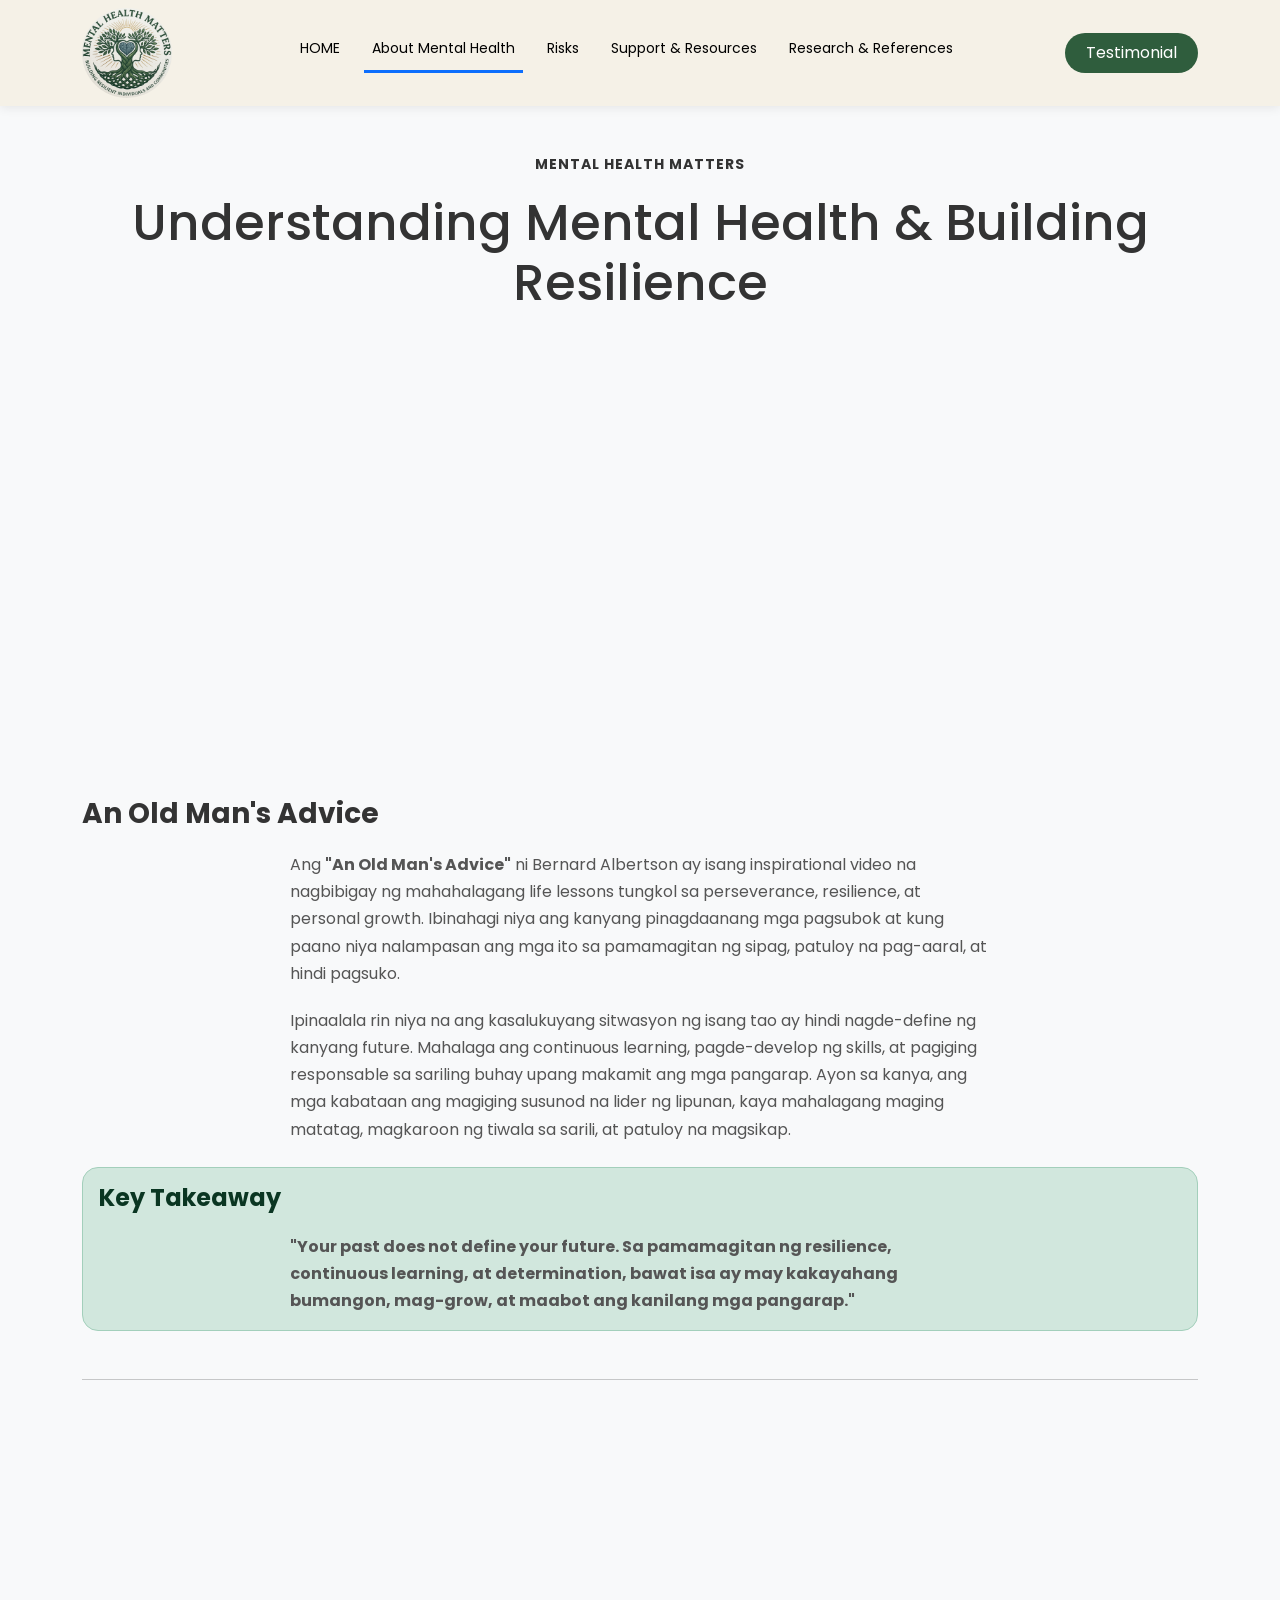
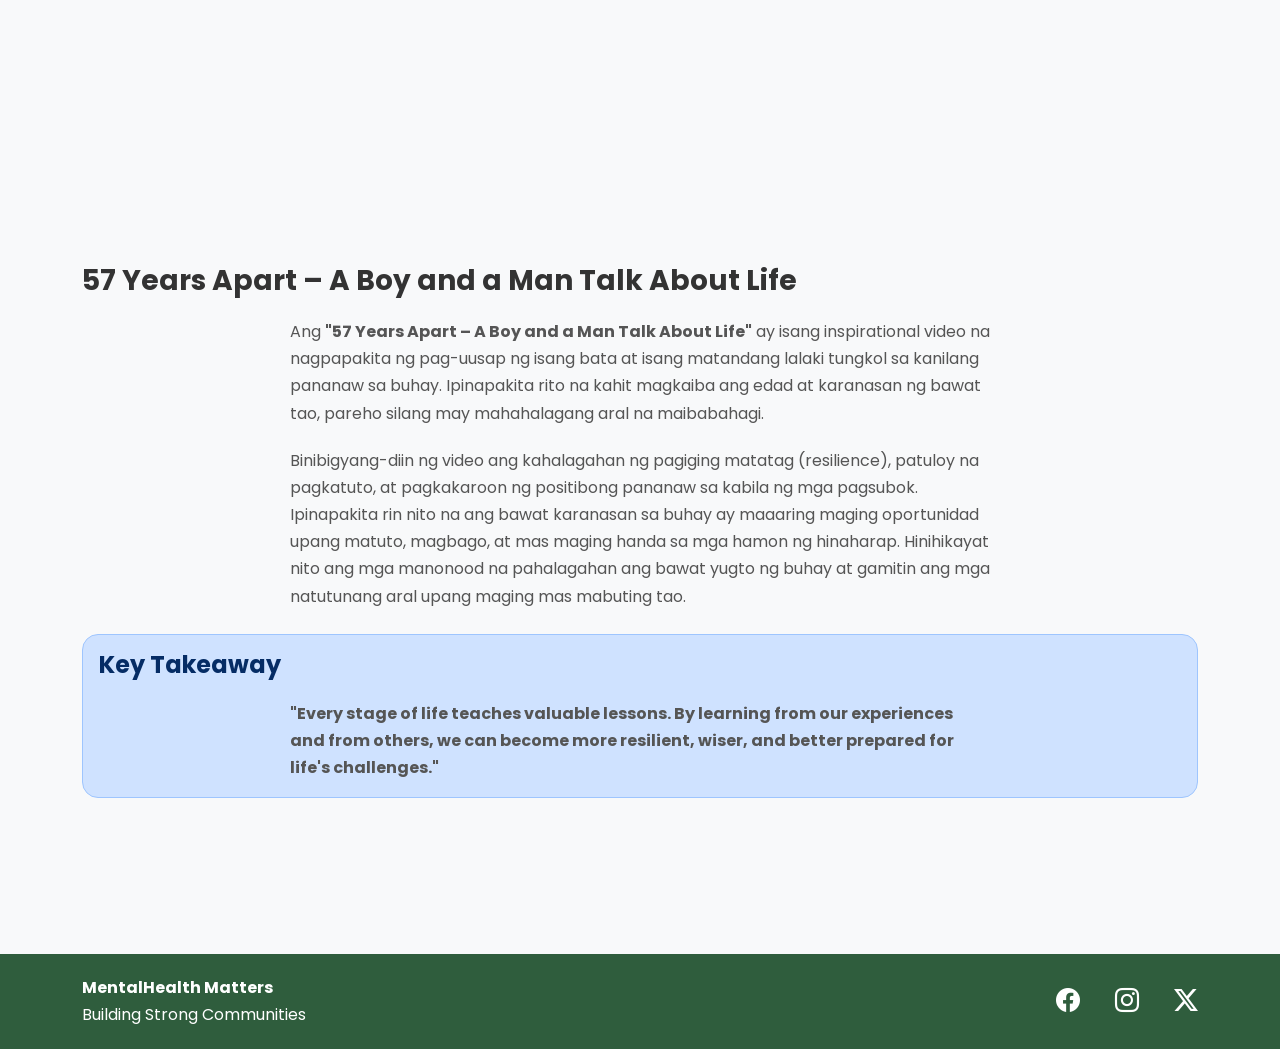
==== about.html @ 643b6e99 "Add files via upload" ====
<!doctype html>
<html lang="en">
  <head>
    <meta charset="UTF-8" />
    <meta name="viewport" content="width=device-width, initial-scale=1" />
    <title>Mental Health Matters</title>
    <link rel="stylesheet" href="css/bootstrap.min.css" />
    <!-- Google Font -->
    <link
      href="https://fonts.googleapis.com/css2?family=Poppins:wght@300;400;500;600;700;800&display=swap"
      rel="stylesheet"
    />
    <link
      href="https://cdn.jsdelivr.net/npm/bootstrap-icons@1.11.3/font/bootstrap-icons.css"
      rel="stylesheet"
    />
    <!-- Custom CSS -->
    <link rel="stylesheet" href="css/style.css" />
  </head>

  <body>
    <!-- NAVBAR -->

    <nav class="navbar navbar-expand-lg">
      <div class="container">
        <a class="navbar-brand" href="#">
          <img src="/images/logo.png" class="logo img-fluid" alt="Logo" />
        </a>

        <button
          class="navbar-toggler"
          type="button"
          data-bs-toggle="offcanvas"
          data-bs-target="#mobileMenu"
        >
          <span class="navbar-toggler-icon"></span>
        </button>

        <div class="collapse navbar-collapse justify-content-center">
          <ul class="navbar-nav">
            <li class="nav-item">
              <a class="nav-link " href="index.html">HOME</a>
            </li>

            <li class="nav-item">
              <a class="nav-link active" href="#">About Mental Health</a>
            </li>
              <li class="nav-item mb-2">
            <a class="nav-link" href="risks.html">Risks</a>
          </li>

            <li class="nav-item">
              <a class="nav-link" href="resources.html">Support & Resources</a>
            </li>

            <li class="nav-item">
              <a class="nav-link" href="research.html">Research & References</a>
            </li>
          </ul>
        </div>

        <a href="testimonial.html" class="btn btn-login d-none d-lg-inline"> Testimonial </a>
      </div>
    </nav>

    <!-- OFFCANVAS -->

    <div class="offcanvas offcanvas-start" id="mobileMenu">
      <div class="offcanvas-header">
        <h5>Menu</h5>

        <button class="btn-close" data-bs-dismiss="offcanvas"></button>
      </div>

      <div class="offcanvas-body">
        <ul class="navbar-nav">
          <li class="nav-item mb-2">
            <a class="nav-link" href="index.html">Home</a>
          </li>

          <li class="nav-item mb-2">
            <a class="nav-link active" href="about.html">About Mental Health</a>
          </li>
  <li class="nav-item mb-2">
            <a class="nav-link" href="risks.html">Risks</a>
          </li>
         <li class="nav-item">
              <a class="nav-link" href="resources.html">Support & Resources</a>
            </li>

          <li class="nav-item mb-2">
            <a class="nav-link" href="research.html">Research & References</a>
          </li>
         
          <a href="testimonial.html" class="btn btn-success rounded-pill"> Testimonial </a>
        </ul>
      </div>
    </div>

  <section class="hero">
  <div class="container">

    <small>MENTAL HEALTH MATTERS</small>

    <h1 class="mt-3">
      Understanding Mental Health & Building Resilience
    </h1>

    <!-- Video 1 -->
    <div class="video-box mt-5">
      <iframe
        width="560"
        height="315"
        src="https://www.youtube.com/embed/9fvETktnaRw"
        title="An Old Man's Advice"
        frameborder="0"
        allow="accelerometer; autoplay; clipboard-write; encrypted-media; gyroscope; picture-in-picture; web-share"
        allowfullscreen>
      </iframe>
    </div>

    <div class="mt-5 text-start">
      <h3 class="fw-bold">An Old Man's Advice</h3>

      <p>
        Ang <strong>"An Old Man's Advice"</strong> ni Bernard Albertson ay isang
        inspirational video na nagbibigay ng mahahalagang life lessons tungkol
        sa perseverance, resilience, at personal growth. Ibinahagi niya ang
        kanyang pinagdaanang mga pagsubok at kung paano niya nalampasan ang mga
        ito sa pamamagitan ng sipag, patuloy na pag-aaral, at hindi pagsuko.
      </p>

      <p>
        Ipinaalala rin niya na ang kasalukuyang sitwasyon ng isang tao ay hindi
        nagde-define ng kanyang future. Mahalaga ang continuous learning,
        pagde-develop ng skills, at pagiging responsable sa sariling buhay upang
        makamit ang mga pangarap. Ayon sa kanya, ang mga kabataan ang magiging
        susunod na lider ng lipunan, kaya mahalagang maging matatag, magkaroon
        ng tiwala sa sarili, at patuloy na magsikap.
      </p>

      <div class="alert alert-success rounded-4 mt-4">
        <h4 class="fw-bold">Key Takeaway</h4>

        <p class="mb-0">
          <strong>
            "Your past does not define your future. Sa pamamagitan ng
            resilience, continuous learning, at determination, bawat isa ay may
            kakayahang bumangon, mag-grow, at maabot ang kanilang mga
            pangarap."
          </strong>
        </p>
      </div>
    </div>

    <hr class="my-5">

    <!-- Video 2 -->
    <div class="video-box">
      <iframe
        width="560"
        height="315"
        src="https://www.youtube.com/embed/BqSxjmvXzzY"
        title="57 Years Apart – A Boy and a Man Talk About Life"
        frameborder="0"
        allow="accelerometer; autoplay; clipboard-write; encrypted-media; gyroscope; picture-in-picture; web-share"
        allowfullscreen>
      </iframe>
    </div>

    <div class="mt-5 text-start">
      <h3 class="fw-bold">
        57 Years Apart – A Boy and a Man Talk About Life
      </h3>

      <p>
        Ang <strong>"57 Years Apart – A Boy and a Man Talk About Life"</strong>
        ay isang inspirational video na nagpapakita ng pag-uusap ng isang bata
        at isang matandang lalaki tungkol sa kanilang pananaw sa buhay.
        Ipinapakita rito na kahit magkaiba ang edad at karanasan ng bawat tao,
        pareho silang may mahahalagang aral na maibabahagi.
      </p>

      <p>
        Binibigyang-diin ng video ang kahalagahan ng pagiging matatag
        (resilience), patuloy na pagkatuto, at pagkakaroon ng positibong
        pananaw sa kabila ng mga pagsubok. Ipinapakita rin nito na ang bawat
        karanasan sa buhay ay maaaring maging oportunidad upang matuto,
        magbago, at mas maging handa sa mga hamon ng hinaharap. Hinihikayat
        nito ang mga manonood na pahalagahan ang bawat yugto ng buhay at
        gamitin ang mga natutunang aral upang maging mas mabuting tao.
      </p>

      <div class="alert alert-primary rounded-4 mt-4">
        <h4 class="fw-bold">Key Takeaway</h4>

        <p class="mb-0">
          <strong>
            "Every stage of life teaches valuable lessons. By learning from our
            experiences and from others, we can become more resilient, wiser,
            and better prepared for life's challenges."
          </strong>
        </p>
      </div>
    </div>

  </div>
</section>
    <!-- FOOTER -->

    <footer>
      <div class="container">
        <div class="row align-items-center">
          <div class="col-md-6">
            <strong>MentalHealth Matters</strong><br />
            Building Strong Communities
          </div>

          <div class="col-md-6 text-md-end social">
            <a href="#" class="me-3 text-decoration-none" aria-label="Facebook">
              <i class="bi bi-facebook fs-4"></i>
            </a>
            <a
              href="#"
              class="me-3 text-decoration-none"
              aria-label="Instagram"
            >
              <i class="bi bi-instagram fs-4"></i>
            </a>
            <a href="#" class="text-decoration-none" aria-label="Twitter (X)">
              <i class="bi bi-twitter-x fs-4"></i>
            </a>
          </div>
        </div>
      </div>
    </footer>

    <script src="js/bootstrap.bundle.min.js"></script>
</html>
---- css/style.css ----
/* ==========================
   GLOBAL FIXES
========================== */

*,
*::before,
*::after {
  box-sizing: border-box;
}

html,
body {
  overflow-x: hidden;
  width: 100%;
}

img {
  max-width: 100%;
  height: auto;
  display: block;
}

/* body {
  font-family: "Poppins", sans-serif;
  background: #f8f9fa;
  color: #333;
  line-height: 1.7;
} */

/* .navbar {
  background: #f5f1e7;
} */

body {
  font-family: "Poppins", sans-serif;
  background: #f8f9fa;
  color: #333;
  line-height: 1.7;
  padding-top: 90px; /* Prevents content from hiding behind the navbar */
}

.navbar {
  position: fixed;
  top: 0;
  left: 0;
  width: 100%;
  background: #f5f1e7;
  z-index: 1050;
  box-shadow: 0 2px 10px rgba(0, 0, 0, 0.08);
  transition: all 0.3s ease;
}

.logo {
  width: 55px;
  height: 55px;
  border-radius: 50%;
}

.nav-link {
  font-size: 14px;
  color: #222;
  margin: 0 8px;
}

.btn-login {
  border-radius: 30px;
  padding: 7px 20px;
  background: #2f5d3d;
  color: #fff;
}

.hero {
  padding: 60px 0;
  text-align: center;
}

.hero small {
  font-weight: bold;
  letter-spacing: 1px;
}

.hero h1 {
  font-size: 50px;
  line-height: 1.2;
}

.video-box {
  max-width: 700px;
  margin: auto;
}

.video-box iframe {
  width: 100%;
  height: 380px;
  border-radius: 10px;
}

.hero p {
  max-width: 700px;
  margin: auto;
  margin-top: 20px;
  color: #555;
}

.btn-start {
  margin-top: 25px;
  border-radius: 30px;
  padding: 12px 35px;
  background: #2f5d3d;
  color: #fff;
  font-weight: bold;
}

footer {
  background: #2f5d3d;
  color: white;
  padding: 20px 0;
  margin-top: 80px;
}

.social a {
  color: white;
  text-decoration: none;
  margin-left: 15px;
}

@media (max-width: 768px) {
  .hero h1 {
    font-size: 32px;
  }

  .video-box iframe {
    height: 220px;
  }
}

.logo {
  width: 90px; /* Desktop size */
  height: auto;
}

.navbar-brand {
  padding: 0;
}

/* Tablet */
@media (max-width: 992px) {
  .logo {
    width: 75px;
  }
}

/* Mobile */
@media (max-width: 576px) {
  .logo {
    width: 60px;
  }
}
.navbar-nav .nav-link {
  position: relative;
  color: #000;
  padding: 10px 20px;
}

.navbar-nav .nav-link.active::after {
  content: "";
  position: absolute;
  left: 0;
  bottom: -2px;
  width: 100%;
  height: 3px;
  background-color: #0d6efd; /* Bootstrap blue */
}
.navbar-nav .nav-link:hover::after,
.navbar-nav .nav-link.active::after {
  content: "";
  position: absolute;
  left: 0;
  bottom: -2px;
  width: 100%;
  height: 3px;
  background-color: #0d6efd;
}
/* Floating Button */
.floating-testimonial {
  position: fixed;
  top: 50%;
  right: 25px;
  transform: translateY(-50%);
  width: 65px;
  height: 65px;
  border-radius: 50%;
  border: none;
  background: #198754;
  color: #fff;
  display: flex;
  align-items: center;
  justify-content: center;
  text-decoration: none;
  cursor: pointer;
  box-shadow: 0 8px 20px rgba(0, 0, 0, 0.25);
  z-index: 1080;
  transition: all 0.3s ease;
  animation: pulse 2s infinite;
}

.floating-testimonial:hover {
  background: #157347;
  transform: translateY(-50%) scale(1.1);
  color: #fff;
}

/* Pulse Animation */
@keyframes pulse {
  0% {
    box-shadow: 0 0 0 0 rgba(25, 135, 84, 0.5);
  }
  70% {
    box-shadow: 0 0 0 15px rgba(25, 135, 84, 0);
  }
  100% {
    box-shadow: 0 0 0 0 rgba(25, 135, 84, 0);
  }
}

/* Tablet */
@media (max-width: 768px) {
  .floating-testimonial {
    width: 55px;
    height: 55px;
    right: 15px;
  }

  .floating-testimonial i {
    font-size: 20px;
  }
}

/* Mobile */
@media (max-width: 576px) {
  .floating-testimonial {
    width: 50px;
    height: 50px;
    right: 10px;
  }

  .floating-testimonial i {
    font-size: 18px;
  }
}
.construction {
  min-height: 70vh;
  display: flex;
  align-items: center;
  background: linear-gradient(135deg, #f8fffc, #eef9f2);
}

.construction-img {
  animation: float 3s ease-in-out infinite;
}

@keyframes float {
  0% {
    transform: translateY(0);
  }

  50% {
    transform: translateY(-12px);
  }

  100% {
    transform: translateY(0);
  }
}

/* ==============================
   RESILIENCE SECTION
================================ */

.resilience {
  background: #fff;
  padding: 90px 0;
}

.section-subtitle {
  color: #2f5d3d;
  font-weight: 600;
  letter-spacing: 2px;
}

.section-title {
  font-size: 42px;
  font-weight: 700;
  color: #222;
  margin-bottom: 30px;
}

.resilience h5 {
  color: #2f5d3d;
}

.resilience p {
  color: #555;
  text-align: justify;
}

.feature-card {
  text-align: center;
  padding: 25px 15px;
  transition: 0.3s;
}

.feature-card:hover {
  transform: translateY(-8px);
}

.feature-icon {
  width: 85px;
  height: 85px;
  background: #dbe7de;
  border-radius: 50%;
  margin: auto;
  display: flex;
  justify-content: center;
  align-items: center;
}

.feature-icon i {
  font-size: 34px;
  color: #2f5d3d;
}

.feature-card h6 {
  margin-top: 15px;
  font-weight: 600;
}

/* Mobile */

@media (max-width: 768px) {
  .section-title {
    font-size: 32px;
  }

  .feature-icon {
    width: 70px;
    height: 70px;
  }

  .feature-icon i {
    font-size: 28px;
  }

  .feature-card {
    margin-bottom: 20px;
  }
}

/* ===========================
   RISK SECTION
=========================== */

.risk-section {
  background: #f8fbf8;
  padding: 90px 0;
}

.section-heading {
  color: #2f5d3d;
  font-weight: 700;
  font-size: 24px;
}

.risk-card {
  background: #fff;
  border-radius: 12px;
  padding: 25px;
  height: 100%;

  border: 1px solid #e7e7e7;

  transition: 0.3s;
}

.risk-card:hover {
  transform: translateY(-8px);

  box-shadow: 0 12px 30px rgba(0, 0, 0, 0.08);
}

.risk-icon {
  width: 60px;
  height: 60px;

  border-radius: 50%;

  background: #dbe7de;

  display: flex;
  justify-content: center;
  align-items: center;

  margin-bottom: 18px;
}

.risk-icon i {
  font-size: 28px;

  color: #2f5d3d;
}

.risk-card h5 {
  color: #2f5d3d;

  font-weight: 700;
}

.risk-card p {
  color: #666;

  margin-bottom: 0;

  text-align: justify;
}

@media (max-width: 768px) {
  .section-heading {
    font-size: 22px;
  }

  .risk-card {
    padding: 20px;
  }
}

/*=========================
 COMMUNITY SECTION
==========================*/

.community-section {
  background: #ffffff;
  padding: 90px 0;
}

.resource-card {
  background: #fff;

  border: 1px solid #e4e4e4;

  border-radius: 12px;

  padding: 25px;

  height: 100%;

  transition: 0.3s;

  display: flex;

  flex-direction: column;
}

.resource-card:hover {
  transform: translateY(-8px);

  box-shadow: 0 15px 30px rgba(0, 0, 0, 0.08);
}

.resource-icon {
  width: 65px;

  height: 65px;

  border-radius: 50%;

  background: #dbe7de;

  display: flex;

  justify-content: center;

  align-items: center;

  margin-bottom: 18px;
}

.resource-icon i {
  font-size: 28px;

  color: #2f5d3d;
}

.resource-card h5 {
  color: #2f5d3d;

  font-weight: 700;
}

.resource-card p {
  color: #666;

  flex-grow: 1;

  text-align: justify;
}

.btn-resource {
  align-self: flex-start;

  background: #2f5d3d;

  color: #fff;

  border-radius: 30px;

  padding: 8px 22px;

  font-size: 14px;
}

.btn-resource:hover {
  background: #234a30;

  color: #fff;
}

.map-card {
  padding: 0;

  overflow: hidden;
}

.map-card iframe {
  width: 100%;

  height: 100%;

  min-height: 280px;

  border: 0;
}

@media (max-width: 768px) {
  .resource-card {
    padding: 20px;
  }

  .map-card iframe {
    min-height: 250px;
  }
}

/*=========================
 RESEARCH PAGE
==========================*/

.research-section {
  background: #f6f2e8;
  padding: 90px 0;
}

.research-title {
  font-size: 42px;
  font-weight: 700;
  color: #222;
  margin-top: 10px;
  margin-bottom: 15px;
}

.research-box {
  background: #fff;

  border: 1px solid #ddd;

  border-radius: 12px;

  padding: 30px;

  height: 100%;

  transition: 0.3s;

  overflow: hidden;
}

.research-box:hover {
  transform: translateY(-6px);

  box-shadow: 0 15px 30px rgba(0, 0, 0, 0.08);

  border-color: #2f5d3d;
}

.research-box h5 {
  color: #2f5d3d;

  font-weight: 700;
}

.research-box p {
  color: #666;

  text-align: justify;
}

.doc-icons {
  display: flex;

  gap: 15px;

  margin: 20px 0;
}

.doc-icons i {
  font-size: 32px;

  color: #2f5d3d;
}

.btn-research {
  background: #2f5d3d;

  color: #fff;

  border-radius: 30px;

  padding: 10px 25px;
}

.btn-research:hover {
  background: #234a30;

  color: #fff;
}

.reference-list {
  margin: 0;

  padding-left: 18px;
}

.reference-list li {
  margin-bottom: 10px;
}

/* Expert Cards */

.expert {
  background: #fff;

  border-radius: 12px;

  padding: 30px 20px;

  text-align: center;

  height: 100%;

  box-shadow: 0 8px 20px rgba(0, 0, 0, 0.08);

  transition: 0.3s;
}

.expert:hover {
  transform: translateY(-6px);
}

.expert img {
  width: 140px;

  height: 140px;

  margin: 0 auto 20px;

  border-radius: 50%;

  object-fit: cover;

  border: 5px solid #dbe7de;
}

.expert h6 {
  color: #2f5d3d;

  font-size: 20px;

  font-weight: 700;

  margin-bottom: 5px;
}

.expert small {
  color: #777;

  font-size: 15px;
}

@media (max-width: 992px) {
  .expert {
    margin-bottom: 30px;
  }
}

@media (max-width: 768px) {
  .research-title {
    font-size: 30px;
  }

  .research-box {
    padding: 22px;
  }

  .expert img {
    width: 120px;

    height: 120px;
  }
}
.hero .card {
  transition: 0.35s ease;
  background: #fff;
}

.hero .card:hover {
  transform: translateY(-8px);
  box-shadow: 0 18px 40px rgba(0, 0, 0, 0.18) !important;
}

.hero iframe {
  border: 0;
}

.hero .card-body {
  padding: 25px;
}

.hero .card h4 {
  color: #1b5e20;
  margin-bottom: 15px;
}
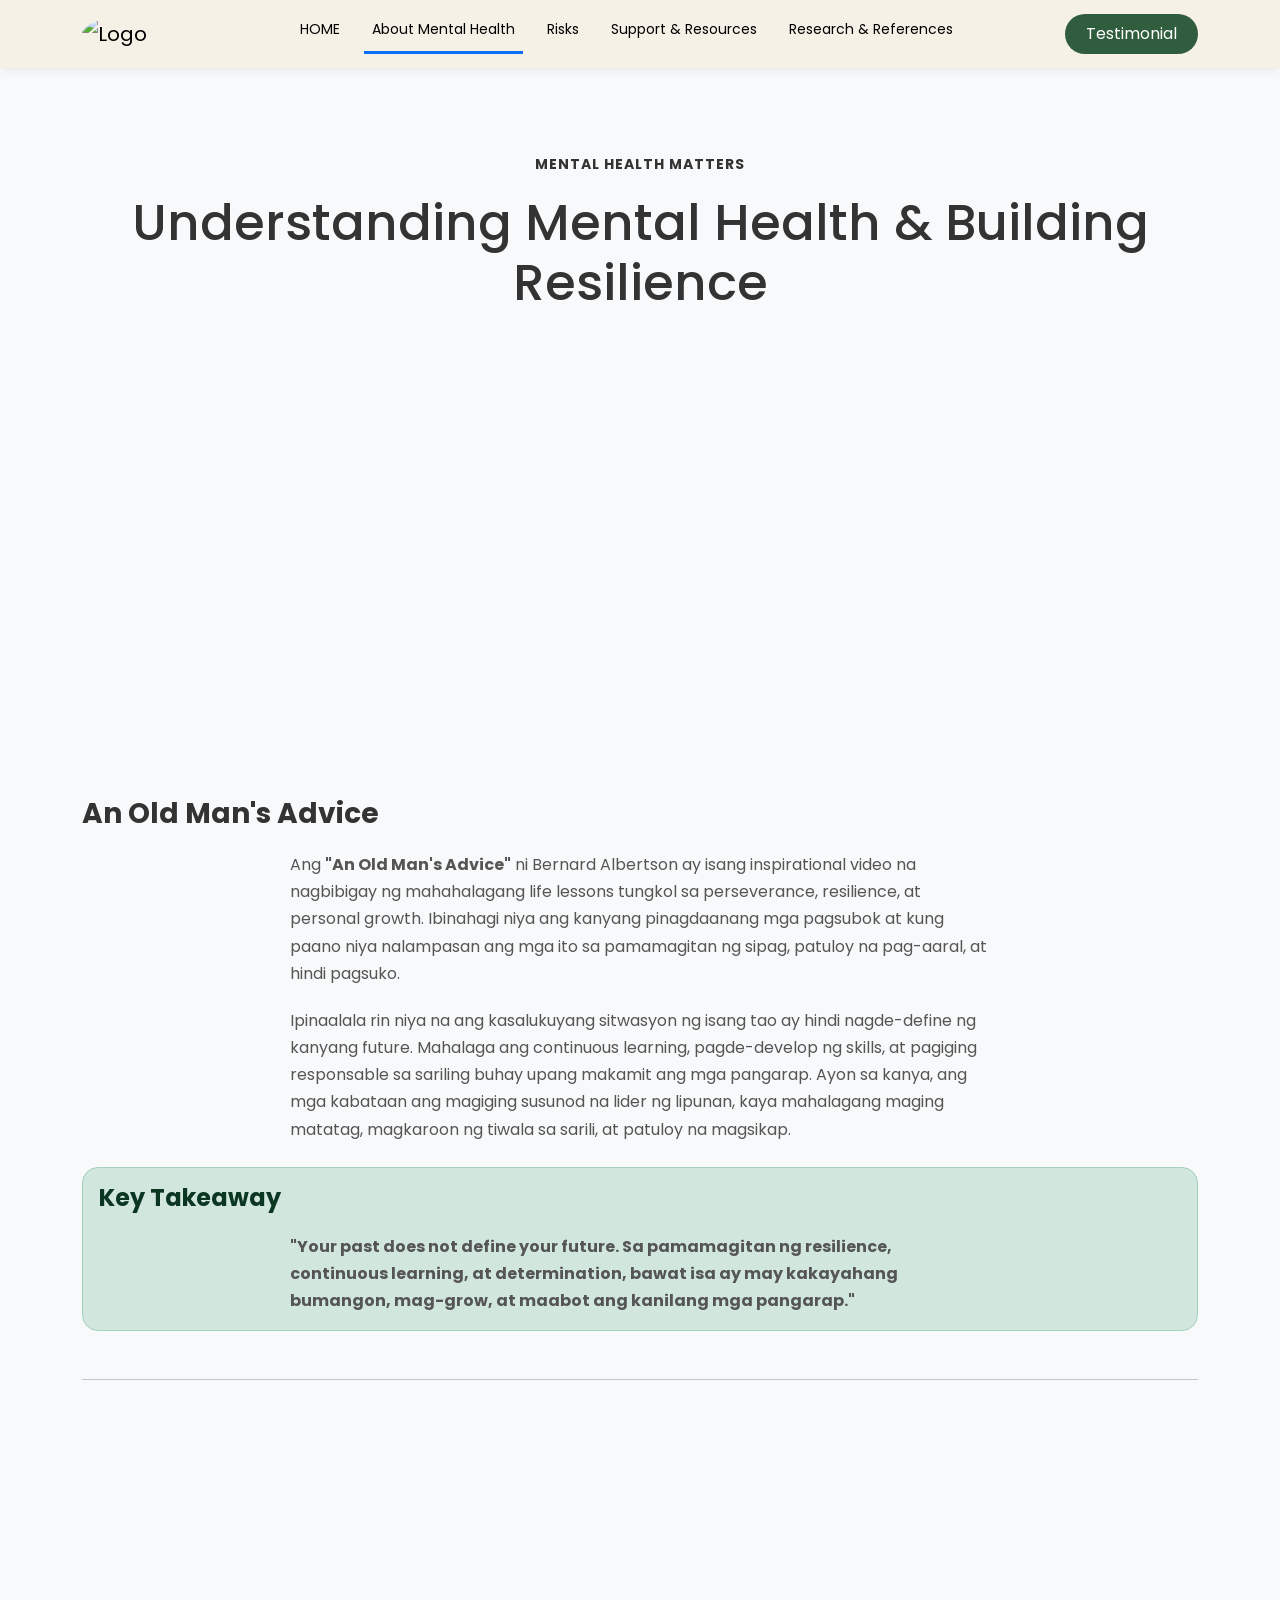
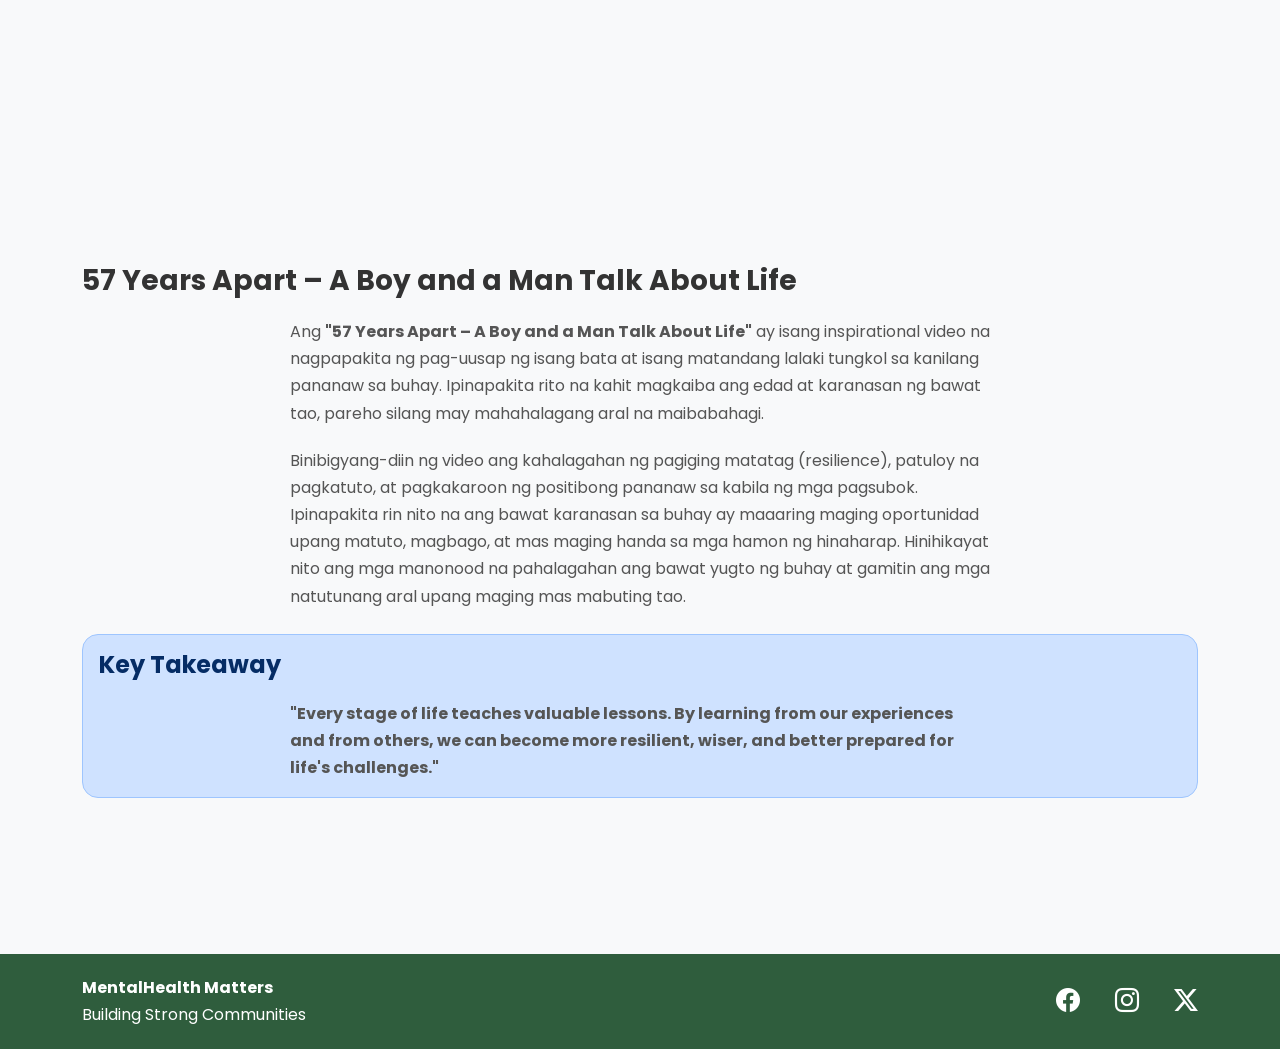
==== commit 853b7aee: "Update about.html" ====
--- a/about.html
+++ b/about.html
@@ -24,7 +24,7 @@
     <nav class="navbar navbar-expand-lg">
       <div class="container">
         <a class="navbar-brand" href="#">
-          <img src="/images/logo.png" class="logo img-fluid" alt="Logo" />
+          <img src="/mental-health-matter/images/logo.png" class="logo img-fluid" alt="Logo" />
         </a>
 
         <button
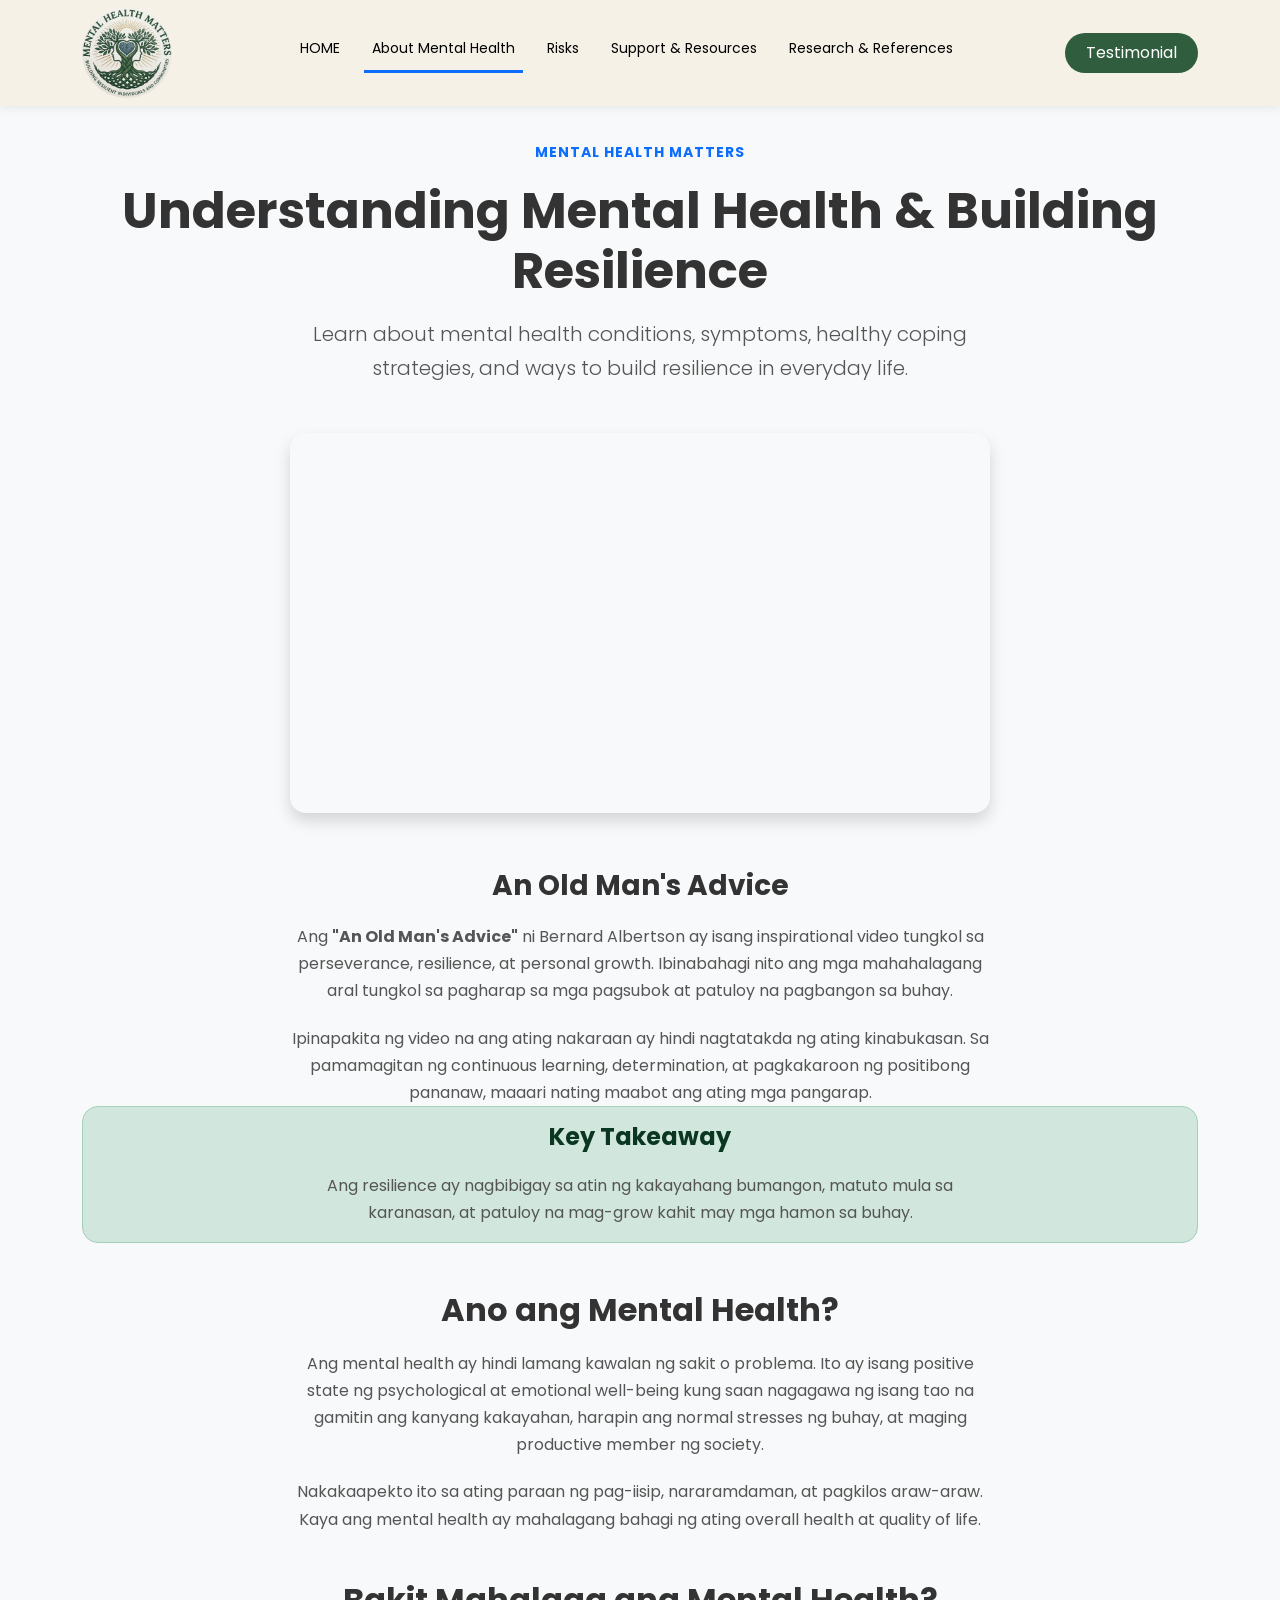
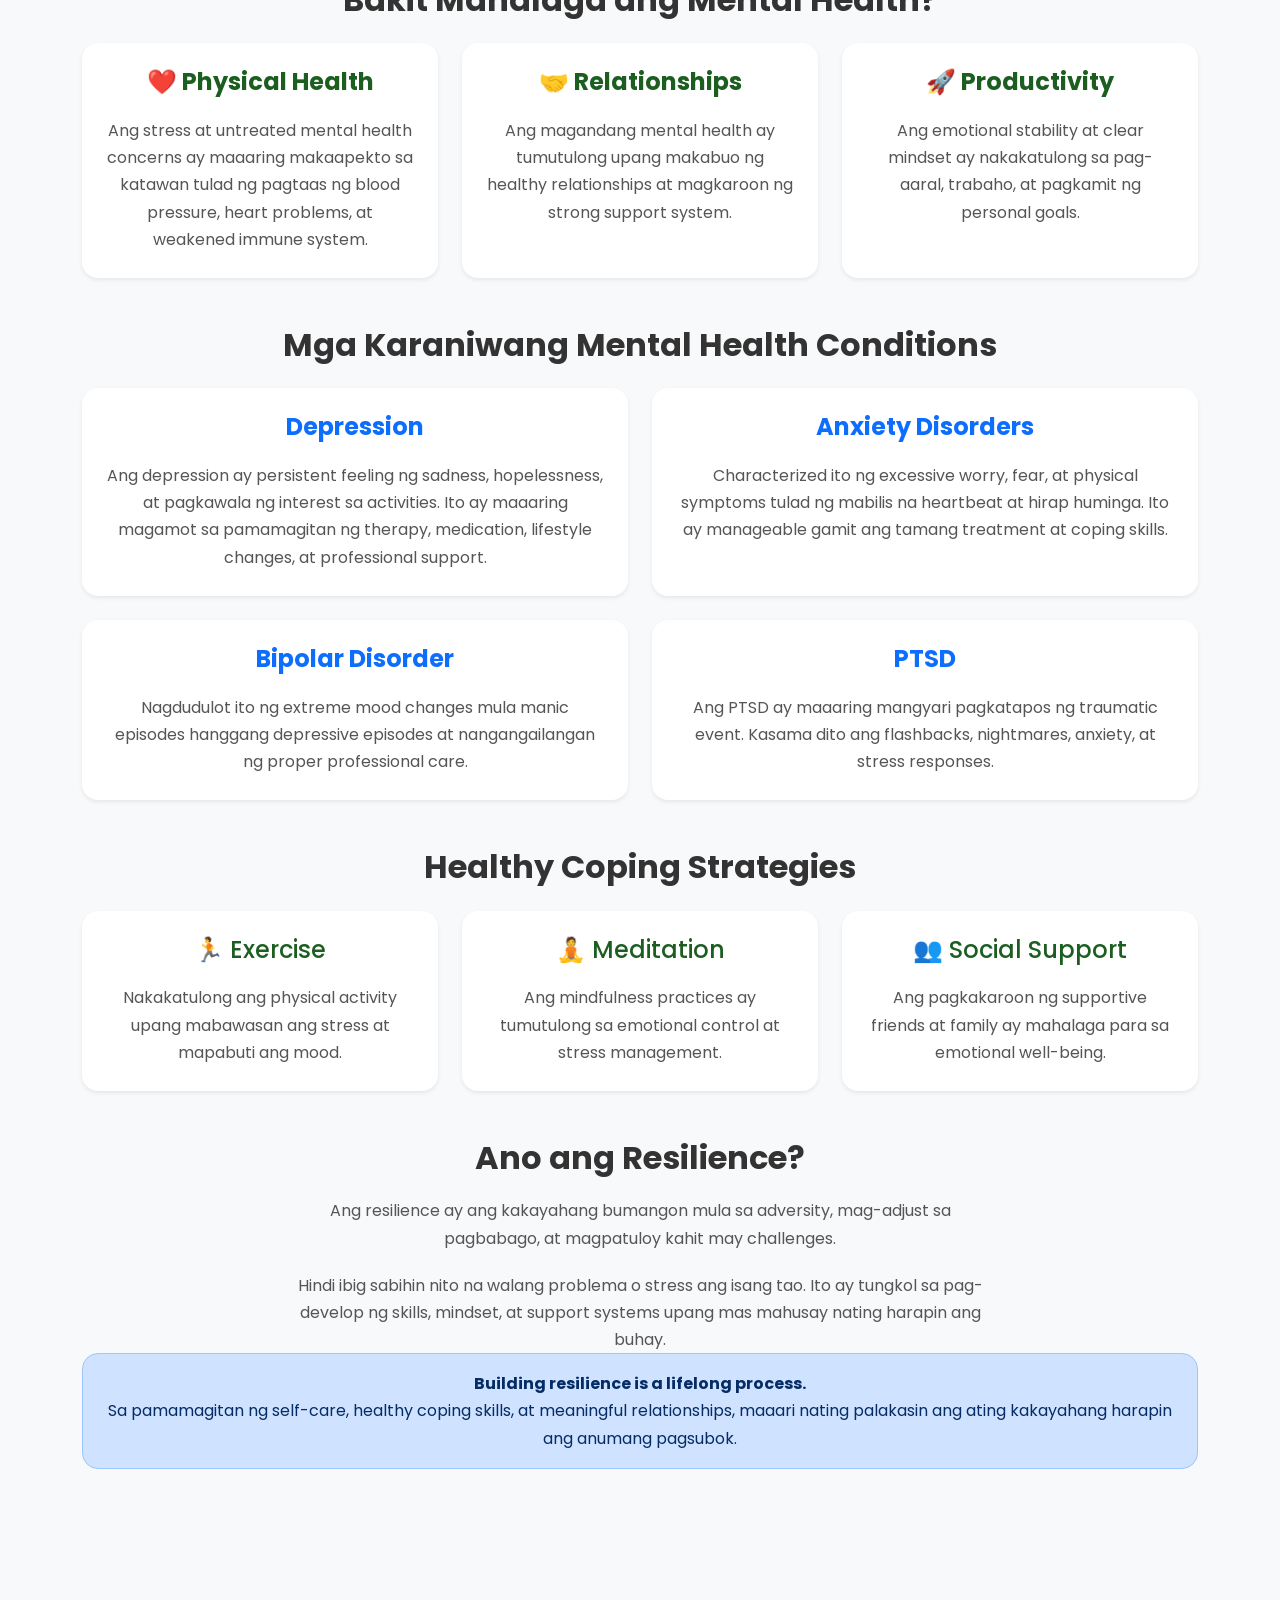
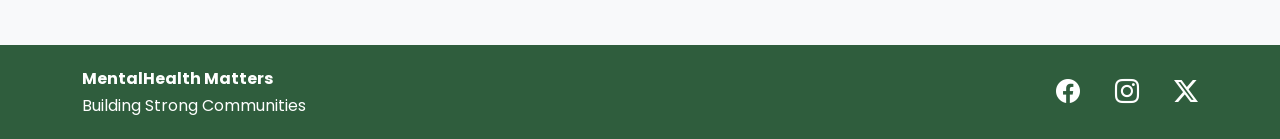
==== commit 6624692d: "Update about.html" ====
--- a/about.html
+++ b/about.html
@@ -24,7 +24,7 @@
     <nav class="navbar navbar-expand-lg">
       <div class="container">
         <a class="navbar-brand" href="#">
-          <img src="/mental-health-matter/images/logo.png" class="logo img-fluid" alt="Logo" />
+          <img src="/images/logo.png" class="logo img-fluid" alt="Logo" />
         </a>
 
         <button
@@ -97,112 +97,447 @@
       </div>
     </div>
 
-  <section class="hero">
+ <section class="hero py-5">
   <div class="container">
 
-    <small>MENTAL HEALTH MATTERS</small>
-
-    <h1 class="mt-3">
-      Understanding Mental Health & Building Resilience
-    </h1>
-
-    <!-- Video 1 -->
-    <div class="video-box mt-5">
+    <!-- PAGE HEADER -->
+    <div class="text-center mb-5">
+      <small class="fw-bold text-primary">
+        MENTAL HEALTH MATTERS
+      </small>
+
+      <h1 class="mt-3 fw-bold">
+        Understanding Mental Health & Building Resilience
+      </h1>
+
+      <p class="lead mt-3">
+        Learn about mental health conditions, symptoms, healthy coping
+        strategies, and ways to build resilience in everyday life.
+      </p>
+    </div>
+
+
+    <!-- VIDEO SECTION -->
+    <div class="video-box mb-5 text-center">
+
       <iframe
+        class="rounded-4 shadow"
         width="560"
         height="315"
         src="https://www.youtube.com/embed/9fvETktnaRw"
         title="An Old Man's Advice"
         frameborder="0"
-        allow="accelerometer; autoplay; clipboard-write; encrypted-media; gyroscope; picture-in-picture; web-share"
         allowfullscreen>
       </iframe>
+
     </div>
 
-    <div class="mt-5 text-start">
-      <h3 class="fw-bold">An Old Man's Advice</h3>
+
+    <div class="mb-5">
+
+      <h3 class="fw-bold">
+        An Old Man's Advice
+      </h3>
 
       <p>
         Ang <strong>"An Old Man's Advice"</strong> ni Bernard Albertson ay isang
-        inspirational video na nagbibigay ng mahahalagang life lessons tungkol
-        sa perseverance, resilience, at personal growth. Ibinahagi niya ang
-        kanyang pinagdaanang mga pagsubok at kung paano niya nalampasan ang mga
-        ito sa pamamagitan ng sipag, patuloy na pag-aaral, at hindi pagsuko.
+        inspirational video tungkol sa perseverance, resilience, at personal
+        growth. Ibinabahagi nito ang mga mahahalagang aral tungkol sa pagharap
+        sa mga pagsubok at patuloy na pagbangon sa buhay.
       </p>
 
       <p>
-        Ipinaalala rin niya na ang kasalukuyang sitwasyon ng isang tao ay hindi
-        nagde-define ng kanyang future. Mahalaga ang continuous learning,
-        pagde-develop ng skills, at pagiging responsable sa sariling buhay upang
-        makamit ang mga pangarap. Ayon sa kanya, ang mga kabataan ang magiging
-        susunod na lider ng lipunan, kaya mahalagang maging matatag, magkaroon
-        ng tiwala sa sarili, at patuloy na magsikap.
-      </p>
-
-      <div class="alert alert-success rounded-4 mt-4">
-        <h4 class="fw-bold">Key Takeaway</h4>
+        Ipinapakita ng video na ang ating nakaraan ay hindi nagtatakda ng ating
+        kinabukasan. Sa pamamagitan ng continuous learning, determination,
+        at pagkakaroon ng positibong pananaw, maaari nating maabot ang ating
+        mga pangarap.
+      </p>
+
+
+      <div class="alert alert-success rounded-4">
+
+        <h4 class="fw-bold">
+          Key Takeaway
+        </h4>
 
         <p class="mb-0">
-          <strong>
-            "Your past does not define your future. Sa pamamagitan ng
-            resilience, continuous learning, at determination, bawat isa ay may
-            kakayahang bumangon, mag-grow, at maabot ang kanilang mga
-            pangarap."
-          </strong>
+          Ang resilience ay nagbibigay sa atin ng kakayahang bumangon,
+          matuto mula sa karanasan, at patuloy na mag-grow kahit may mga
+          hamon sa buhay.
         </p>
-      </div>
+
+      </div>
+
     </div>
 
-    <hr class="my-5">
-
-    <!-- Video 2 -->
-    <div class="video-box">
-      <iframe
-        width="560"
-        height="315"
-        src="https://www.youtube.com/embed/BqSxjmvXzzY"
-        title="57 Years Apart – A Boy and a Man Talk About Life"
-        frameborder="0"
-        allow="accelerometer; autoplay; clipboard-write; encrypted-media; gyroscope; picture-in-picture; web-share"
-        allowfullscreen>
-      </iframe>
-    </div>
-
-    <div class="mt-5 text-start">
-      <h3 class="fw-bold">
-        57 Years Apart – A Boy and a Man Talk About Life
-      </h3>
+
+
+    <!-- WHAT IS MENTAL HEALTH -->
+
+    <section class="mb-5">
+
+      <h2 class="fw-bold mb-3">
+        Ano ang Mental Health?
+      </h2>
+
 
       <p>
-        Ang <strong>"57 Years Apart – A Boy and a Man Talk About Life"</strong>
-        ay isang inspirational video na nagpapakita ng pag-uusap ng isang bata
-        at isang matandang lalaki tungkol sa kanilang pananaw sa buhay.
-        Ipinapakita rito na kahit magkaiba ang edad at karanasan ng bawat tao,
-        pareho silang may mahahalagang aral na maibabahagi.
-      </p>
+        Ang mental health ay hindi lamang kawalan ng sakit o problema.
+        Ito ay isang positive state ng psychological at emotional well-being
+        kung saan nagagawa ng isang tao na gamitin ang kanyang kakayahan,
+        harapin ang normal stresses ng buhay, at maging productive member
+        ng society.
+      </p>
+
 
       <p>
-        Binibigyang-diin ng video ang kahalagahan ng pagiging matatag
-        (resilience), patuloy na pagkatuto, at pagkakaroon ng positibong
-        pananaw sa kabila ng mga pagsubok. Ipinapakita rin nito na ang bawat
-        karanasan sa buhay ay maaaring maging oportunidad upang matuto,
-        magbago, at mas maging handa sa mga hamon ng hinaharap. Hinihikayat
-        nito ang mga manonood na pahalagahan ang bawat yugto ng buhay at
-        gamitin ang mga natutunang aral upang maging mas mabuting tao.
-      </p>
-
-      <div class="alert alert-primary rounded-4 mt-4">
-        <h4 class="fw-bold">Key Takeaway</h4>
-
-        <p class="mb-0">
-          <strong>
-            "Every stage of life teaches valuable lessons. By learning from our
-            experiences and from others, we can become more resilient, wiser,
-            and better prepared for life's challenges."
-          </strong>
-        </p>
-      </div>
-    </div>
+        Nakakaapekto ito sa ating paraan ng pag-iisip, nararamdaman,
+        at pagkilos araw-araw. Kaya ang mental health ay mahalagang bahagi
+        ng ating overall health at quality of life.
+      </p>
+
+    </section>
+
+
+
+    <!-- WHY MENTAL HEALTH MATTERS -->
+
+
+    <section class="mb-5">
+
+      <h2 class="fw-bold mb-4">
+        Bakit Mahalaga ang Mental Health?
+      </h2>
+
+
+      <div class="row g-4">
+
+
+        <div class="col-md-4">
+
+          <div class="card h-100 shadow-sm border-0 rounded-4">
+
+            <div class="card-body">
+
+              <h4 class="fw-bold">
+                ❤️ Physical Health
+              </h4>
+
+              <p>
+                Ang stress at untreated mental health concerns ay maaaring
+                makaapekto sa katawan tulad ng pagtaas ng blood pressure,
+                heart problems, at weakened immune system.
+              </p>
+
+            </div>
+
+          </div>
+
+        </div>
+
+
+
+        <div class="col-md-4">
+
+          <div class="card h-100 shadow-sm border-0 rounded-4">
+
+            <div class="card-body">
+
+              <h4 class="fw-bold">
+                🤝 Relationships
+              </h4>
+
+              <p>
+                Ang magandang mental health ay tumutulong upang makabuo ng
+                healthy relationships at magkaroon ng strong support system.
+              </p>
+
+            </div>
+
+          </div>
+
+        </div>
+
+
+
+        <div class="col-md-4">
+
+          <div class="card h-100 shadow-sm border-0 rounded-4">
+
+            <div class="card-body">
+
+              <h4 class="fw-bold">
+                🚀 Productivity
+              </h4>
+
+              <p>
+                Ang emotional stability at clear mindset ay nakakatulong sa
+                pag-aaral, trabaho, at pagkamit ng personal goals.
+              </p>
+
+            </div>
+
+          </div>
+
+        </div>
+
+
+      </div>
+
+    </section>
+
+
+
+
+    <!-- COMMON CONDITIONS -->
+
+
+    <section class="mb-5">
+
+      <h2 class="fw-bold mb-4">
+        Mga Karaniwang Mental Health Conditions
+      </h2>
+
+
+      <div class="row g-4">
+
+
+        <div class="col-md-6">
+
+          <div class="card border-0 shadow-sm rounded-4 h-100">
+
+            <div class="card-body">
+
+              <h4 class="fw-bold text-primary">
+                Depression
+              </h4>
+
+              <p>
+                Ang depression ay persistent feeling ng sadness,
+                hopelessness, at pagkawala ng interest sa activities.
+                Ito ay maaaring magamot sa pamamagitan ng therapy,
+                medication, lifestyle changes, at professional support.
+              </p>
+
+            </div>
+
+          </div>
+
+        </div>
+
+
+
+        <div class="col-md-6">
+
+          <div class="card border-0 shadow-sm rounded-4 h-100">
+
+            <div class="card-body">
+
+              <h4 class="fw-bold text-primary">
+                Anxiety Disorders
+              </h4>
+
+              <p>
+                Characterized ito ng excessive worry, fear, at physical
+                symptoms tulad ng mabilis na heartbeat at hirap huminga.
+                Ito ay manageable gamit ang tamang treatment at coping skills.
+              </p>
+
+            </div>
+
+          </div>
+
+        </div>
+
+
+
+        <div class="col-md-6">
+
+          <div class="card border-0 shadow-sm rounded-4 h-100">
+
+            <div class="card-body">
+
+              <h4 class="fw-bold text-primary">
+                Bipolar Disorder
+              </h4>
+
+              <p>
+                Nagdudulot ito ng extreme mood changes mula manic episodes
+                hanggang depressive episodes at nangangailangan ng proper
+                professional care.
+              </p>
+
+            </div>
+
+          </div>
+
+        </div>
+
+
+
+        <div class="col-md-6">
+
+          <div class="card border-0 shadow-sm rounded-4 h-100">
+
+            <div class="card-body">
+
+              <h4 class="fw-bold text-primary">
+                PTSD
+              </h4>
+
+              <p>
+                Ang PTSD ay maaaring mangyari pagkatapos ng traumatic event.
+                Kasama dito ang flashbacks, nightmares, anxiety, at stress
+                responses.
+              </p>
+
+            </div>
+
+          </div>
+
+        </div>
+
+
+      </div>
+
+    </section>
+
+
+
+
+    <!-- COPING STRATEGIES -->
+
+
+    <section class="mb-5">
+
+      <h2 class="fw-bold mb-4">
+        Healthy Coping Strategies
+      </h2>
+
+
+      <div class="row g-4">
+
+
+        <div class="col-md-4">
+
+          <div class="card shadow-sm border-0 rounded-4">
+
+            <div class="card-body">
+
+              <h4>
+                🏃 Exercise
+              </h4>
+
+              <p>
+                Nakakatulong ang physical activity upang mabawasan ang stress
+                at mapabuti ang mood.
+              </p>
+
+            </div>
+
+          </div>
+
+        </div>
+
+
+        <div class="col-md-4">
+
+          <div class="card shadow-sm border-0 rounded-4">
+
+            <div class="card-body">
+
+              <h4>
+                🧘 Meditation
+              </h4>
+
+              <p>
+                Ang mindfulness practices ay tumutulong sa emotional control
+                at stress management.
+              </p>
+
+            </div>
+
+          </div>
+
+        </div>
+
+
+        <div class="col-md-4">
+
+          <div class="card shadow-sm border-0 rounded-4">
+
+            <div class="card-body">
+
+              <h4>
+                👥 Social Support
+              </h4>
+
+              <p>
+                Ang pagkakaroon ng supportive friends at family ay mahalaga
+                para sa emotional well-being.
+              </p>
+
+            </div>
+
+          </div>
+
+        </div>
+
+
+      </div>
+
+
+    </section>
+
+
+
+
+    <!-- RESILIENCE -->
+
+
+    <section class="mb-5">
+
+
+      <h2 class="fw-bold">
+        Ano ang Resilience?
+      </h2>
+
+
+      <p>
+
+        Ang resilience ay ang kakayahang bumangon mula sa adversity,
+        mag-adjust sa pagbabago, at magpatuloy kahit may challenges.
+
+      </p>
+
+
+      <p>
+
+        Hindi ibig sabihin nito na walang problema o stress ang isang tao.
+        Ito ay tungkol sa pag-develop ng skills, mindset, at support systems
+        upang mas mahusay nating harapin ang buhay.
+
+      </p>
+
+
+      <div class="alert alert-primary rounded-4">
+
+        <strong>
+          Building resilience is a lifelong process.
+        </strong>
+
+        <br>
+
+        Sa pamamagitan ng self-care, healthy coping skills,
+        at meaningful relationships, maaari nating palakasin ang ating
+        kakayahang harapin ang anumang pagsubok.
+
+      </div>
+
+
+    </section>
+
+
 
   </div>
 </section>
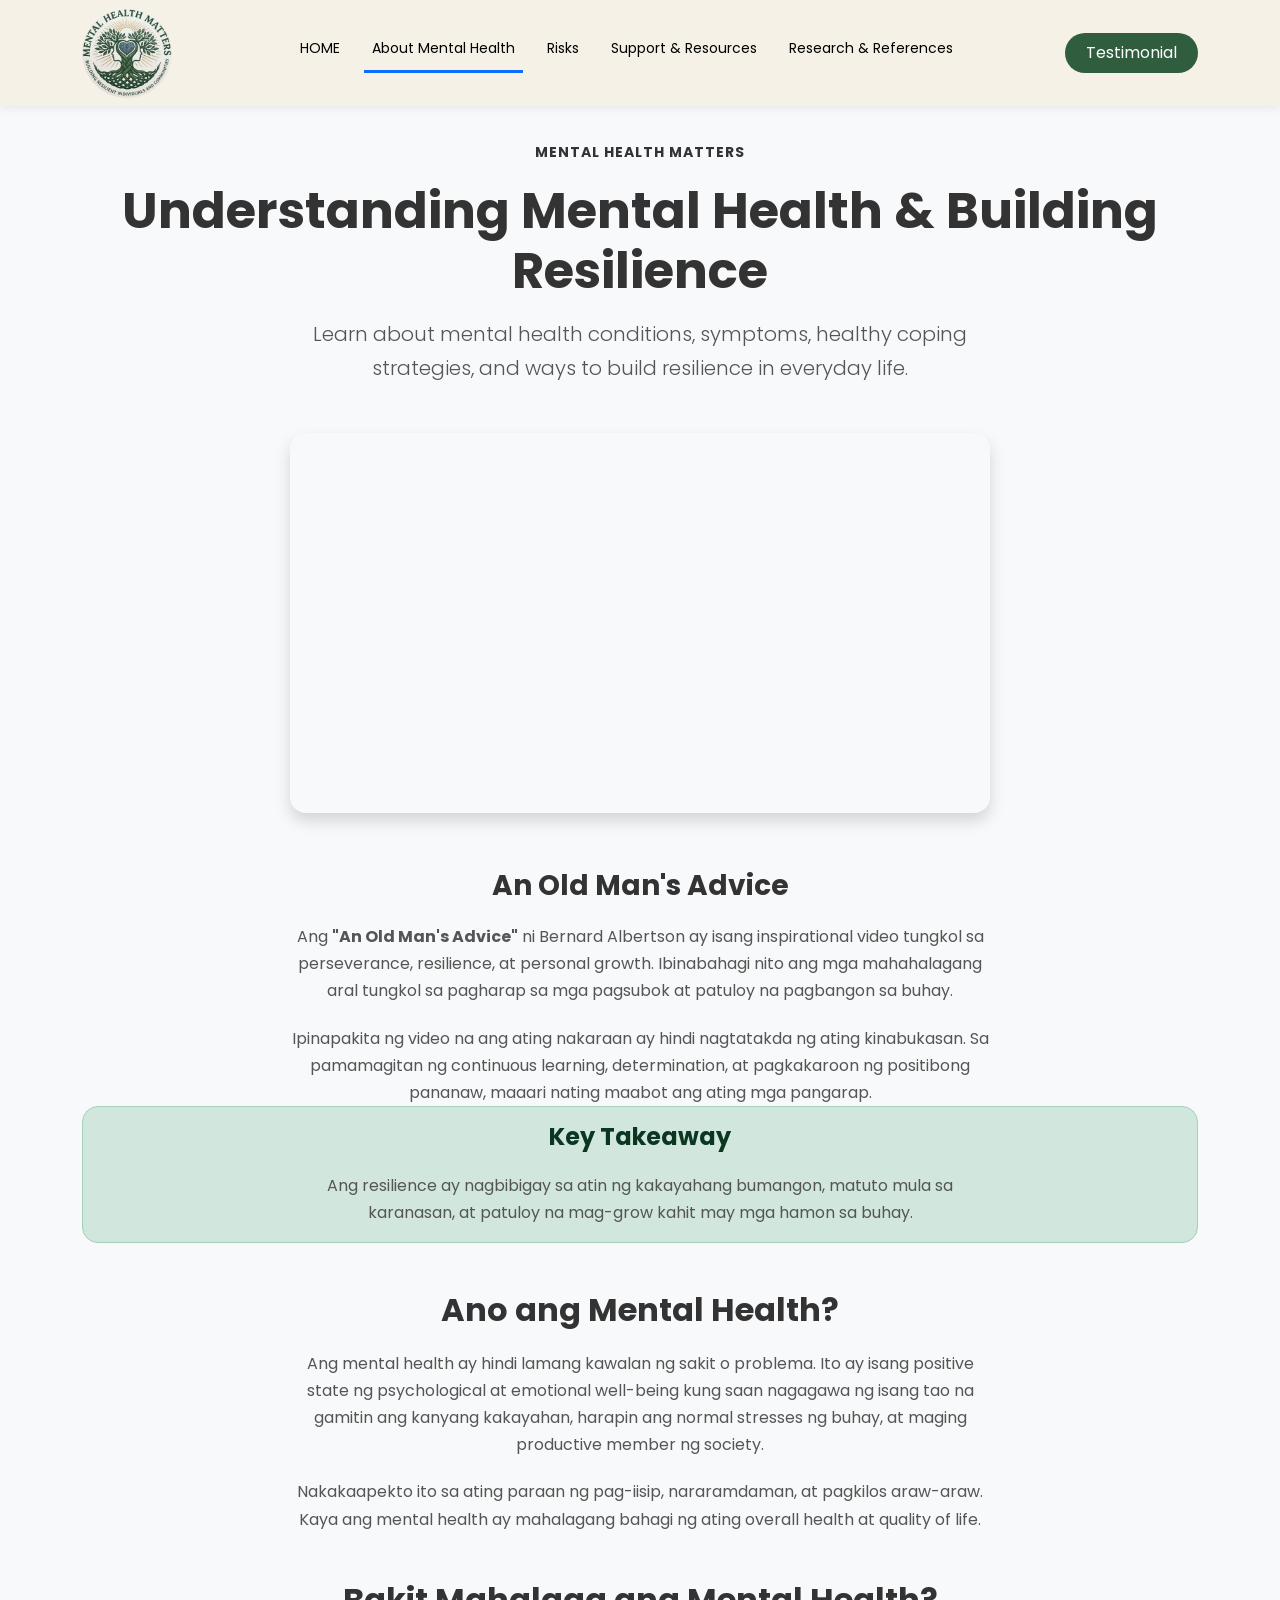
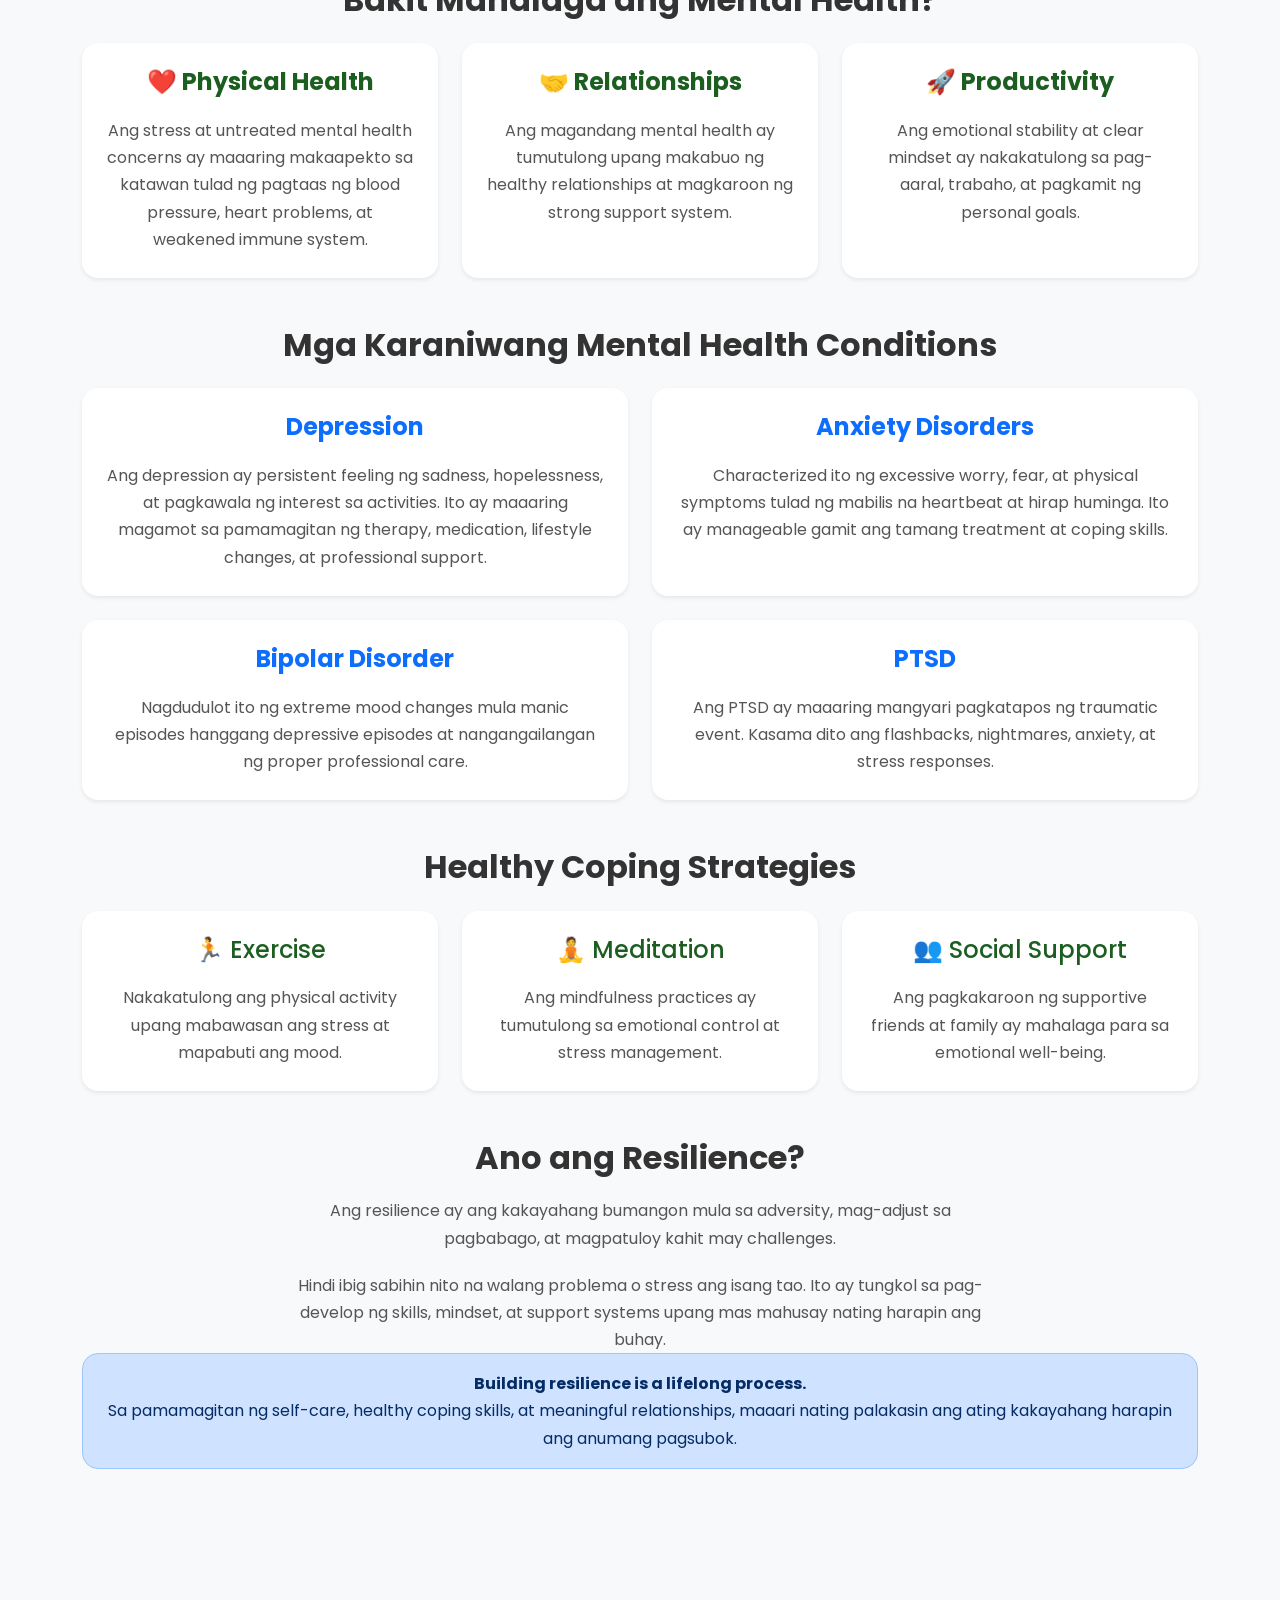
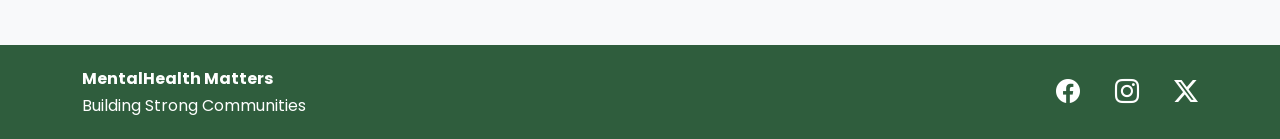
==== commit 6933cb81: "Update about.html" ====
--- a/about.html
+++ b/about.html
@@ -102,9 +102,7 @@
 
     <!-- PAGE HEADER -->
     <div class="text-center mb-5">
-      <small class="fw-bold text-primary">
-        MENTAL HEALTH MATTERS
-      </small>
+     <small class="text-uppercase">Mental Health Matters</small>
 
       <h1 class="mt-3 fw-bold">
         Understanding Mental Health & Building Resilience
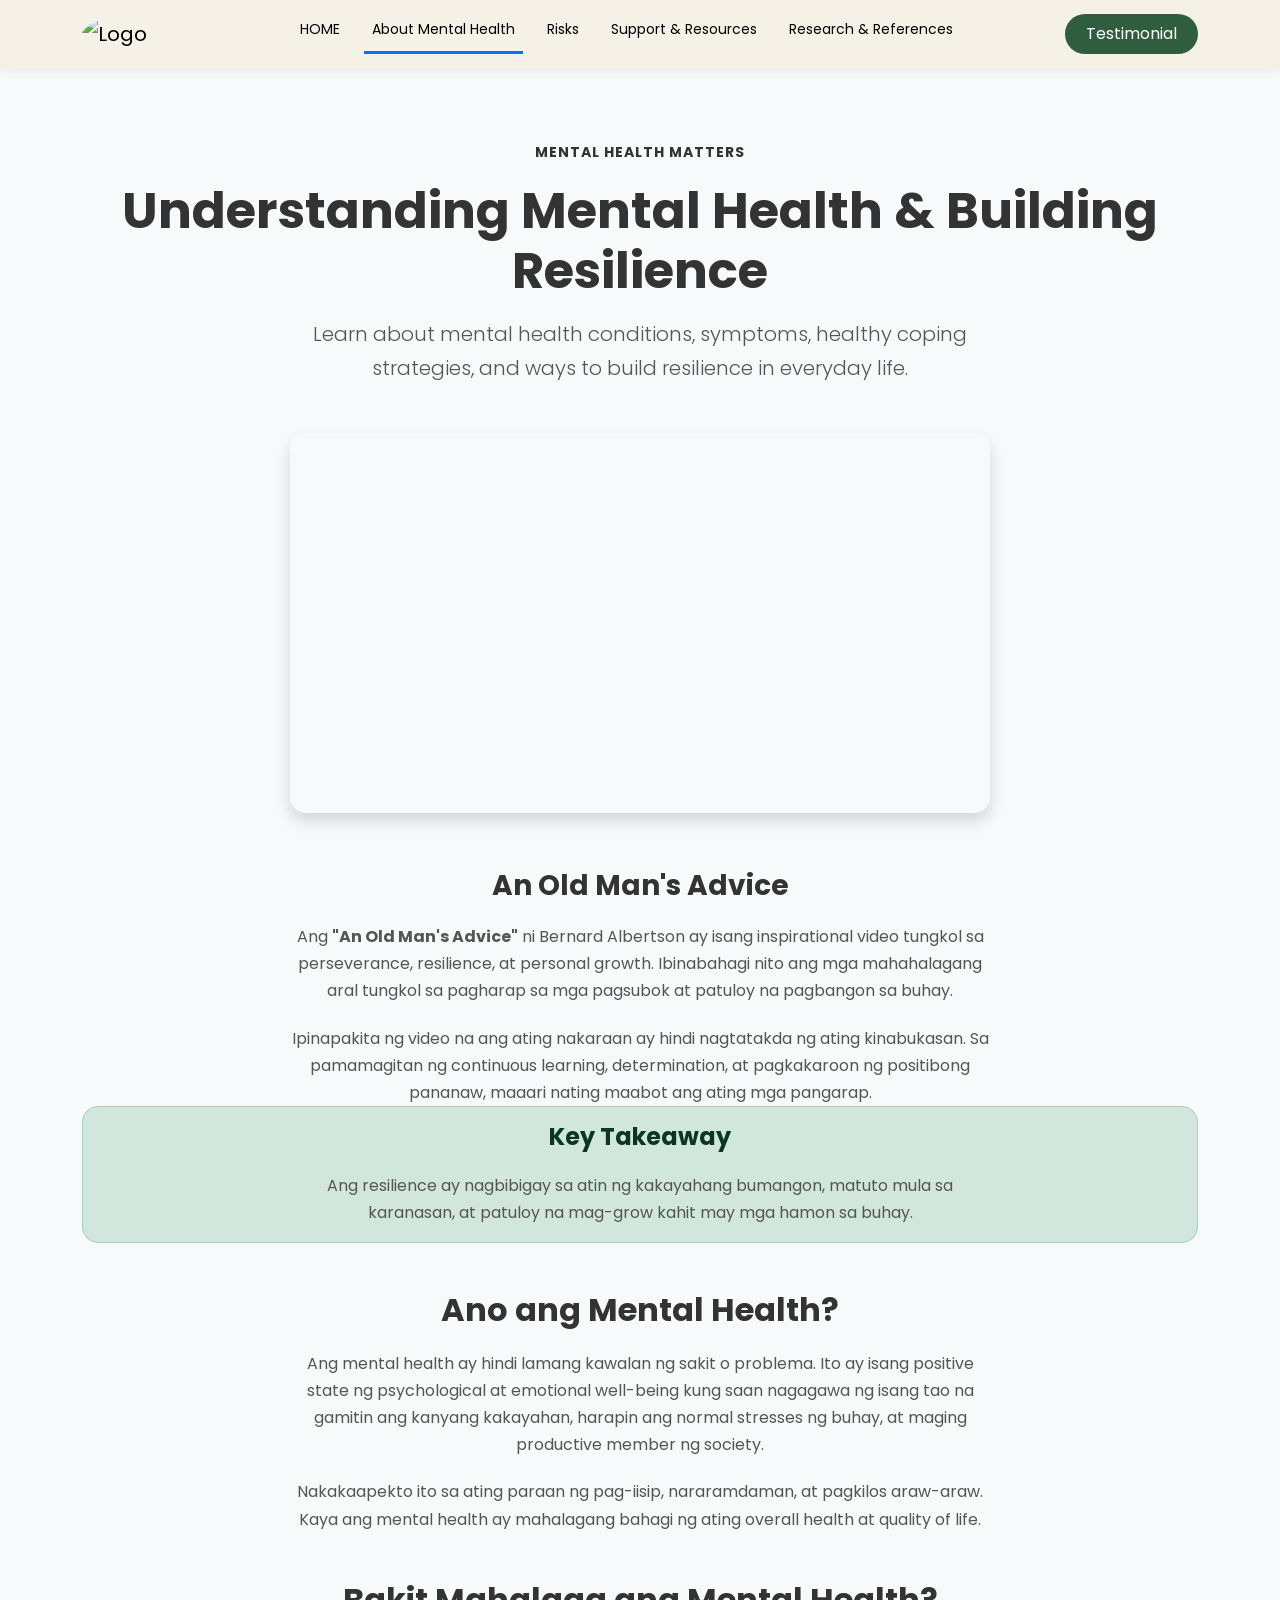
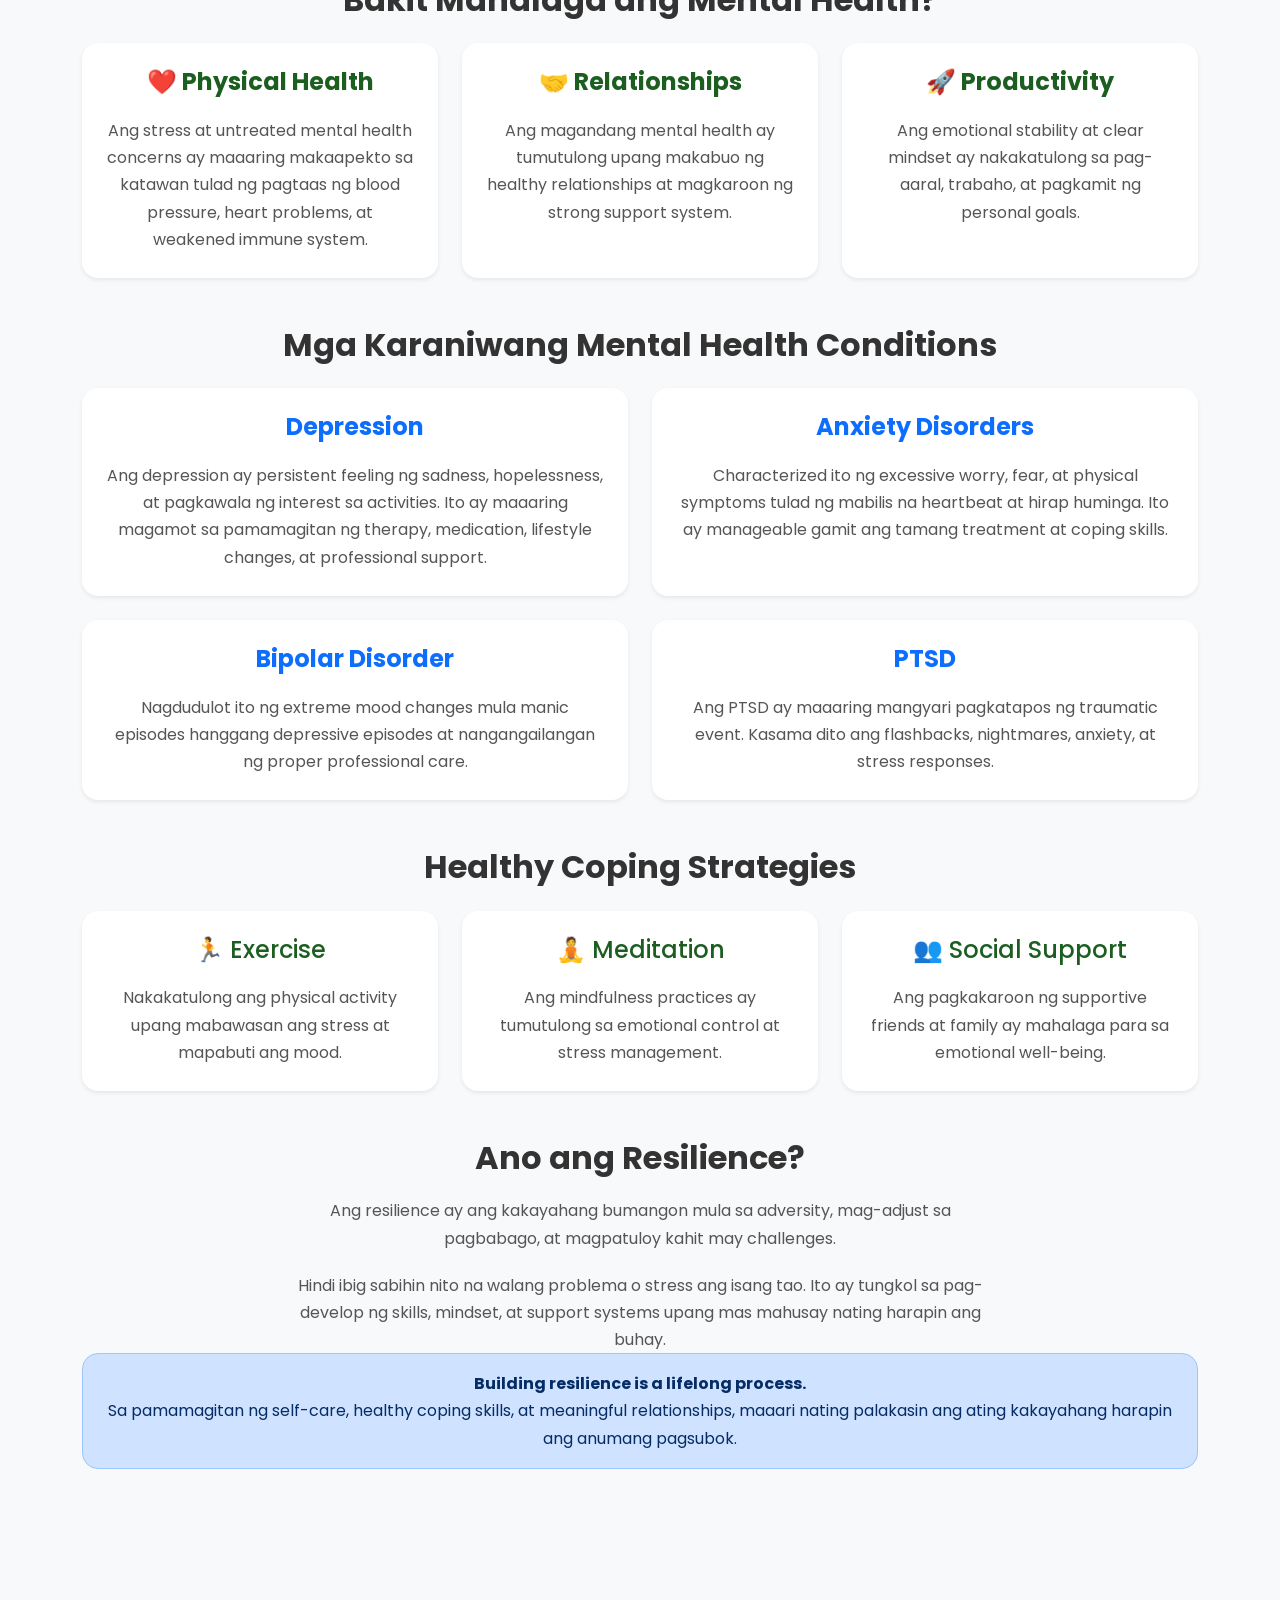
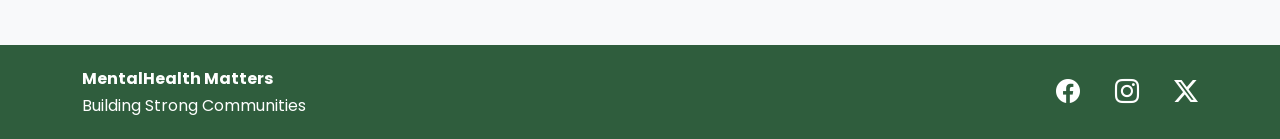
==== commit 789bf34c: "Update about.html" ====
--- a/about.html
+++ b/about.html
@@ -24,7 +24,7 @@
     <nav class="navbar navbar-expand-lg">
       <div class="container">
         <a class="navbar-brand" href="#">
-          <img src="/images/logo.png" class="logo img-fluid" alt="Logo" />
+          <img src="/mental-health-matter/images/logo.png" class="logo img-fluid" alt="Logo" />
         </a>
 
         <button
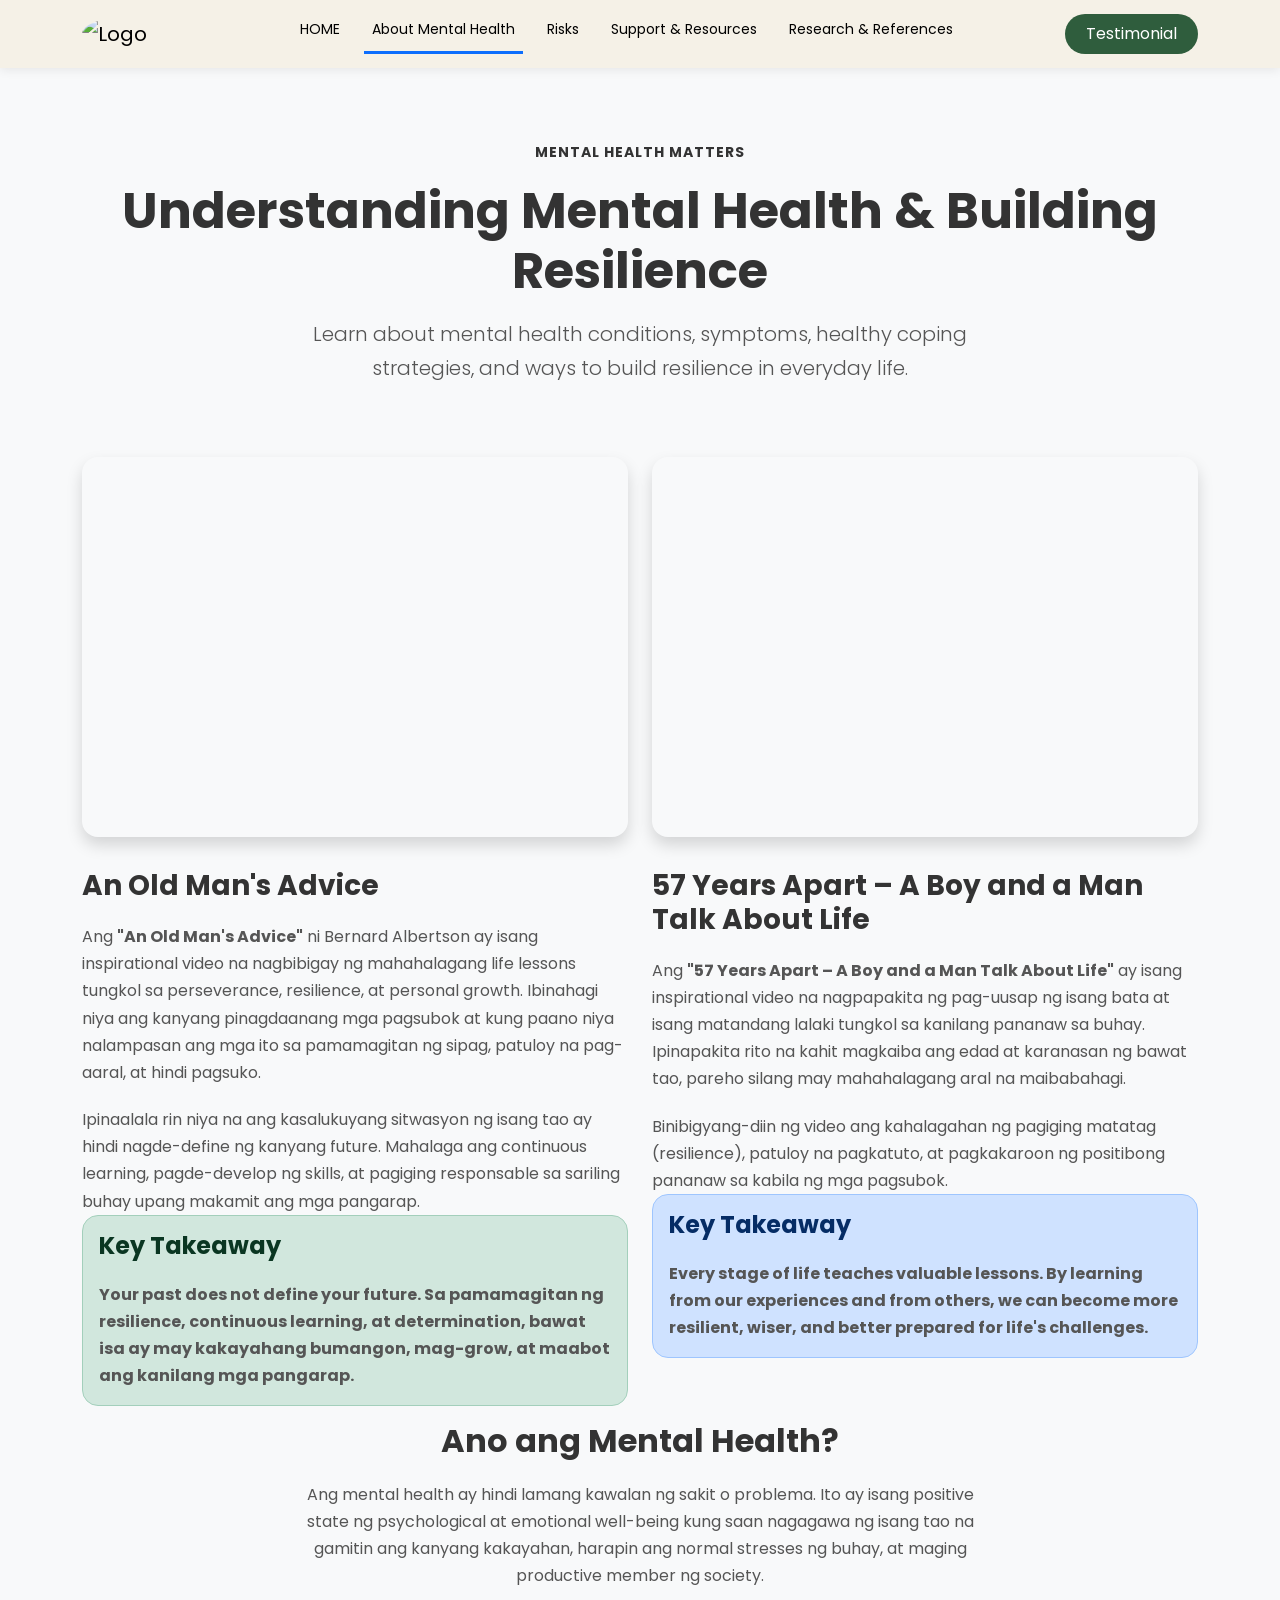
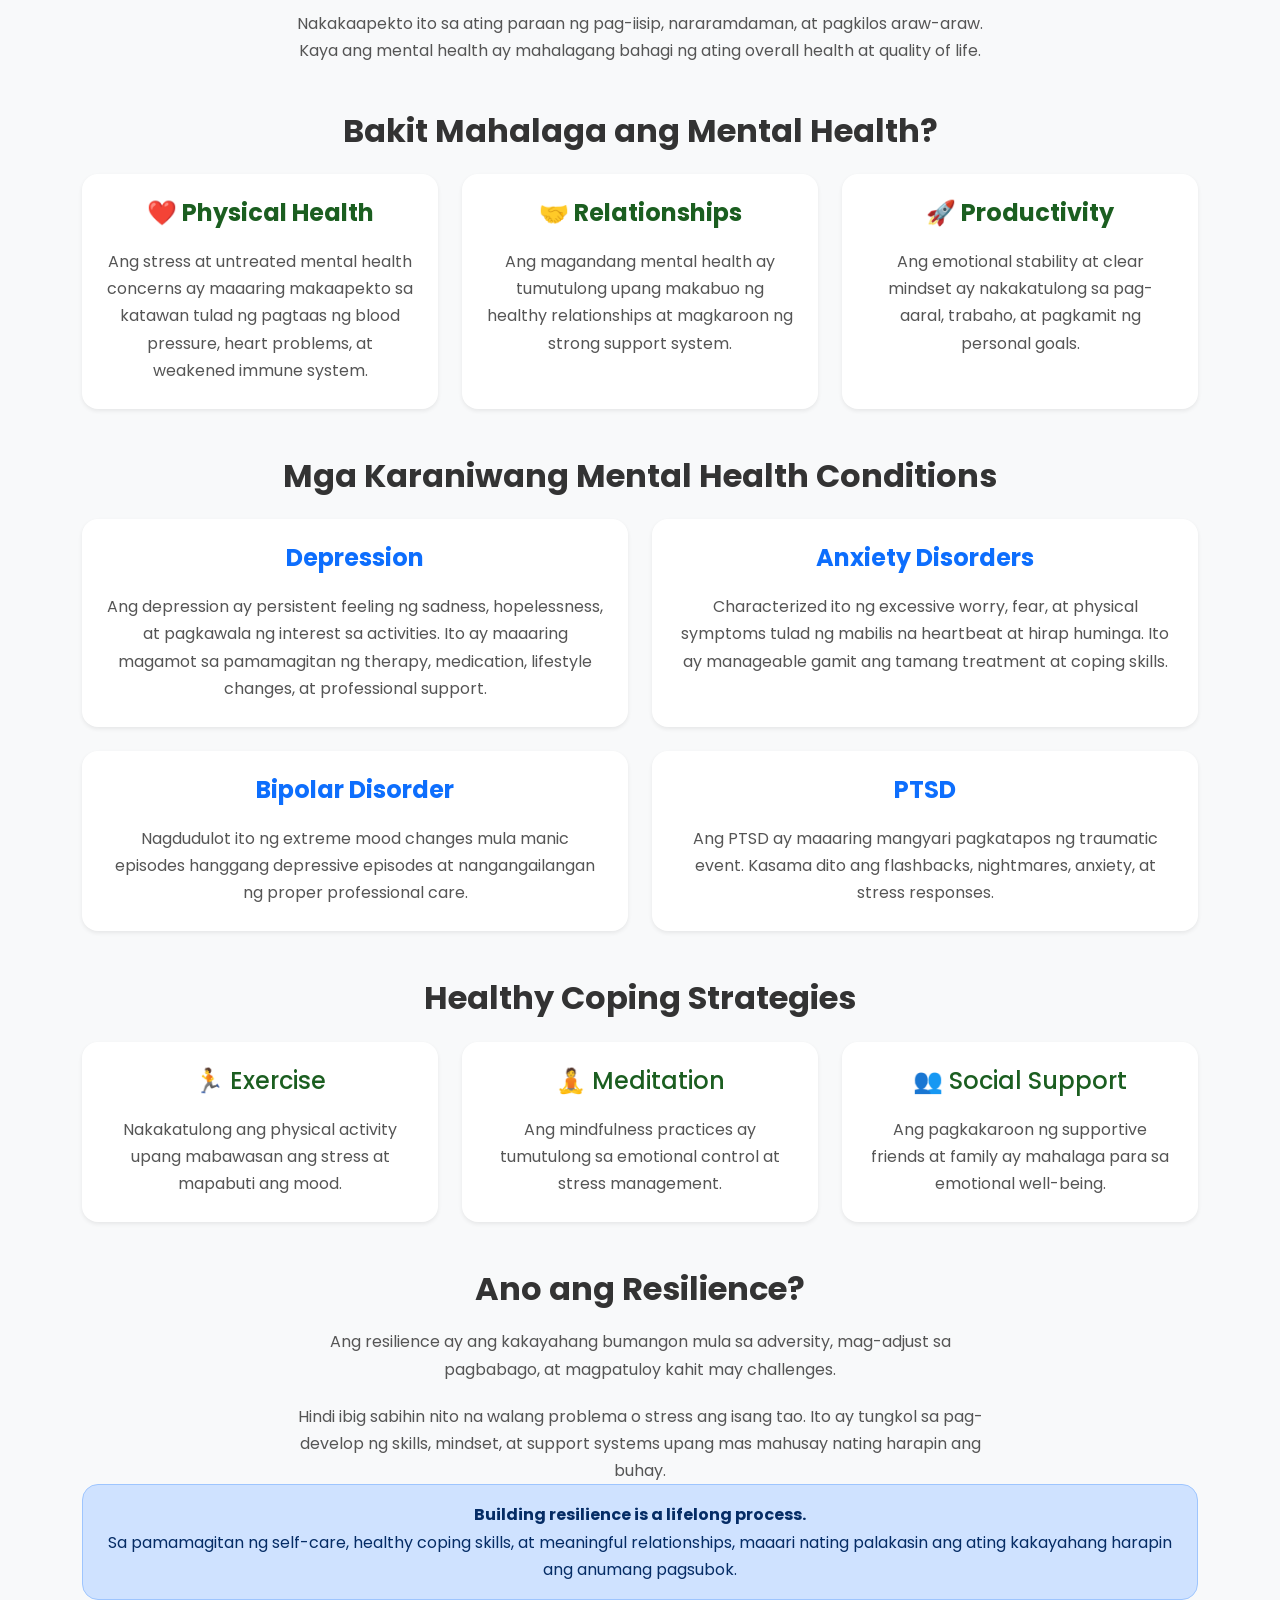
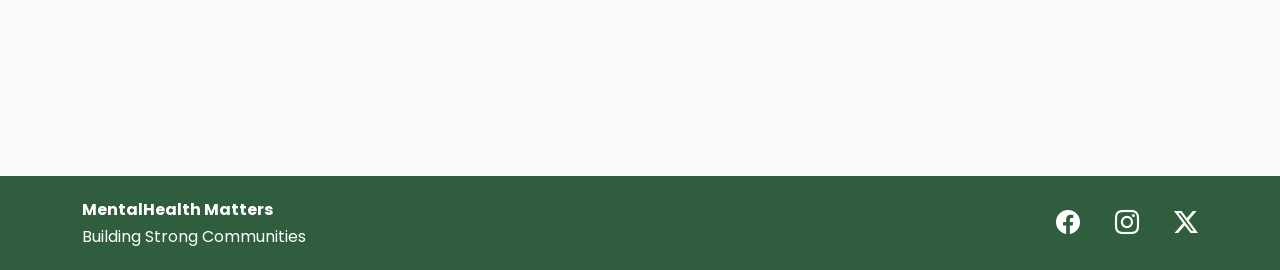
==== commit cfbf2018: "Update about.html" ====
--- a/about.html
+++ b/about.html
@@ -116,39 +116,48 @@
 
 
     <!-- VIDEO SECTION -->
-    <div class="video-box mb-5 text-center">
+    <!-- VIDEO SECTION -->
+<div class="row g-4 mt-5">
+
+  <!-- Video 1 -->
+  <div class="col-lg-6">
+
+    <div class="video-box text-center">
 
       <iframe
-        class="rounded-4 shadow"
-        width="560"
+        class="w-100 rounded-4 shadow"
         height="315"
         src="https://www.youtube.com/embed/9fvETktnaRw"
         title="An Old Man's Advice"
         frameborder="0"
+        allow="accelerometer; autoplay; clipboard-write; encrypted-media; gyroscope; picture-in-picture; web-share"
         allowfullscreen>
       </iframe>
 
     </div>
 
 
-    <div class="mb-5">
+    <div class="mt-4 text-start">
 
       <h3 class="fw-bold">
         An Old Man's Advice
       </h3>
 
+
       <p>
         Ang <strong>"An Old Man's Advice"</strong> ni Bernard Albertson ay isang
-        inspirational video tungkol sa perseverance, resilience, at personal
-        growth. Ibinabahagi nito ang mga mahahalagang aral tungkol sa pagharap
-        sa mga pagsubok at patuloy na pagbangon sa buhay.
-      </p>
-
-      <p>
-        Ipinapakita ng video na ang ating nakaraan ay hindi nagtatakda ng ating
-        kinabukasan. Sa pamamagitan ng continuous learning, determination,
-        at pagkakaroon ng positibong pananaw, maaari nating maabot ang ating
-        mga pangarap.
+        inspirational video na nagbibigay ng mahahalagang life lessons tungkol
+        sa perseverance, resilience, at personal growth. Ibinahagi niya ang
+        kanyang pinagdaanang mga pagsubok at kung paano niya nalampasan ang mga
+        ito sa pamamagitan ng sipag, patuloy na pag-aaral, at hindi pagsuko.
+      </p>
+
+
+      <p>
+        Ipinaalala rin niya na ang kasalukuyang sitwasyon ng isang tao ay hindi
+        nagde-define ng kanyang future. Mahalaga ang continuous learning,
+        pagde-develop ng skills, at pagiging responsable sa sariling buhay upang
+        makamit ang mga pangarap.
       </p>
 
 
@@ -159,15 +168,95 @@
         </h4>
 
         <p class="mb-0">
-          Ang resilience ay nagbibigay sa atin ng kakayahang bumangon,
-          matuto mula sa karanasan, at patuloy na mag-grow kahit may mga
-          hamon sa buhay.
+          <strong>
+            Your past does not define your future. Sa pamamagitan ng
+            resilience, continuous learning, at determination, bawat isa ay may
+            kakayahang bumangon, mag-grow, at maabot ang kanilang mga pangarap.
+          </strong>
         </p>
 
       </div>
 
     </div>
 
+  </div>
+
+
+
+
+  <!-- Video 2 -->
+  <div class="col-lg-6">
+
+
+    <div class="video-box text-center">
+
+      <iframe
+        class="w-100 rounded-4 shadow"
+        height="315"
+        src="https://www.youtube.com/embed/BqSxjmvXzzY"
+        title="57 Years Apart – A Boy and a Man Talk About Life"
+        frameborder="0"
+        allow="accelerometer; autoplay; clipboard-write; encrypted-media; gyroscope; picture-in-picture; web-share"
+        allowfullscreen>
+      </iframe>
+
+    </div>
+
+
+
+    <div class="mt-4 text-start">
+
+      <h3 class="fw-bold">
+        57 Years Apart – A Boy and a Man Talk About Life
+      </h3>
+
+
+      <p>
+        Ang <strong>"57 Years Apart – A Boy and a Man Talk About Life"</strong>
+        ay isang inspirational video na nagpapakita ng pag-uusap ng isang bata
+        at isang matandang lalaki tungkol sa kanilang pananaw sa buhay.
+        Ipinapakita rito na kahit magkaiba ang edad at karanasan ng bawat tao,
+        pareho silang may mahahalagang aral na maibabahagi.
+      </p>
+
+
+      <p>
+        Binibigyang-diin ng video ang kahalagahan ng pagiging matatag
+        (resilience), patuloy na pagkatuto, at pagkakaroon ng positibong
+        pananaw sa kabila ng mga pagsubok.
+      </p>
+
+
+
+      <div class="alert alert-primary rounded-4">
+
+        <h4 class="fw-bold">
+          Key Takeaway
+        </h4>
+
+
+        <p class="mb-0">
+
+          <strong>
+            Every stage of life teaches valuable lessons. By learning from our
+            experiences and from others, we can become more resilient, wiser,
+            and better prepared for life's challenges.
+          </strong>
+
+        </p>
+
+      </div>
+
+
+    </div>
+
+
+  </div>
+
+
+</div>
+
+    
 
 
     <!-- WHAT IS MENTAL HEALTH -->
